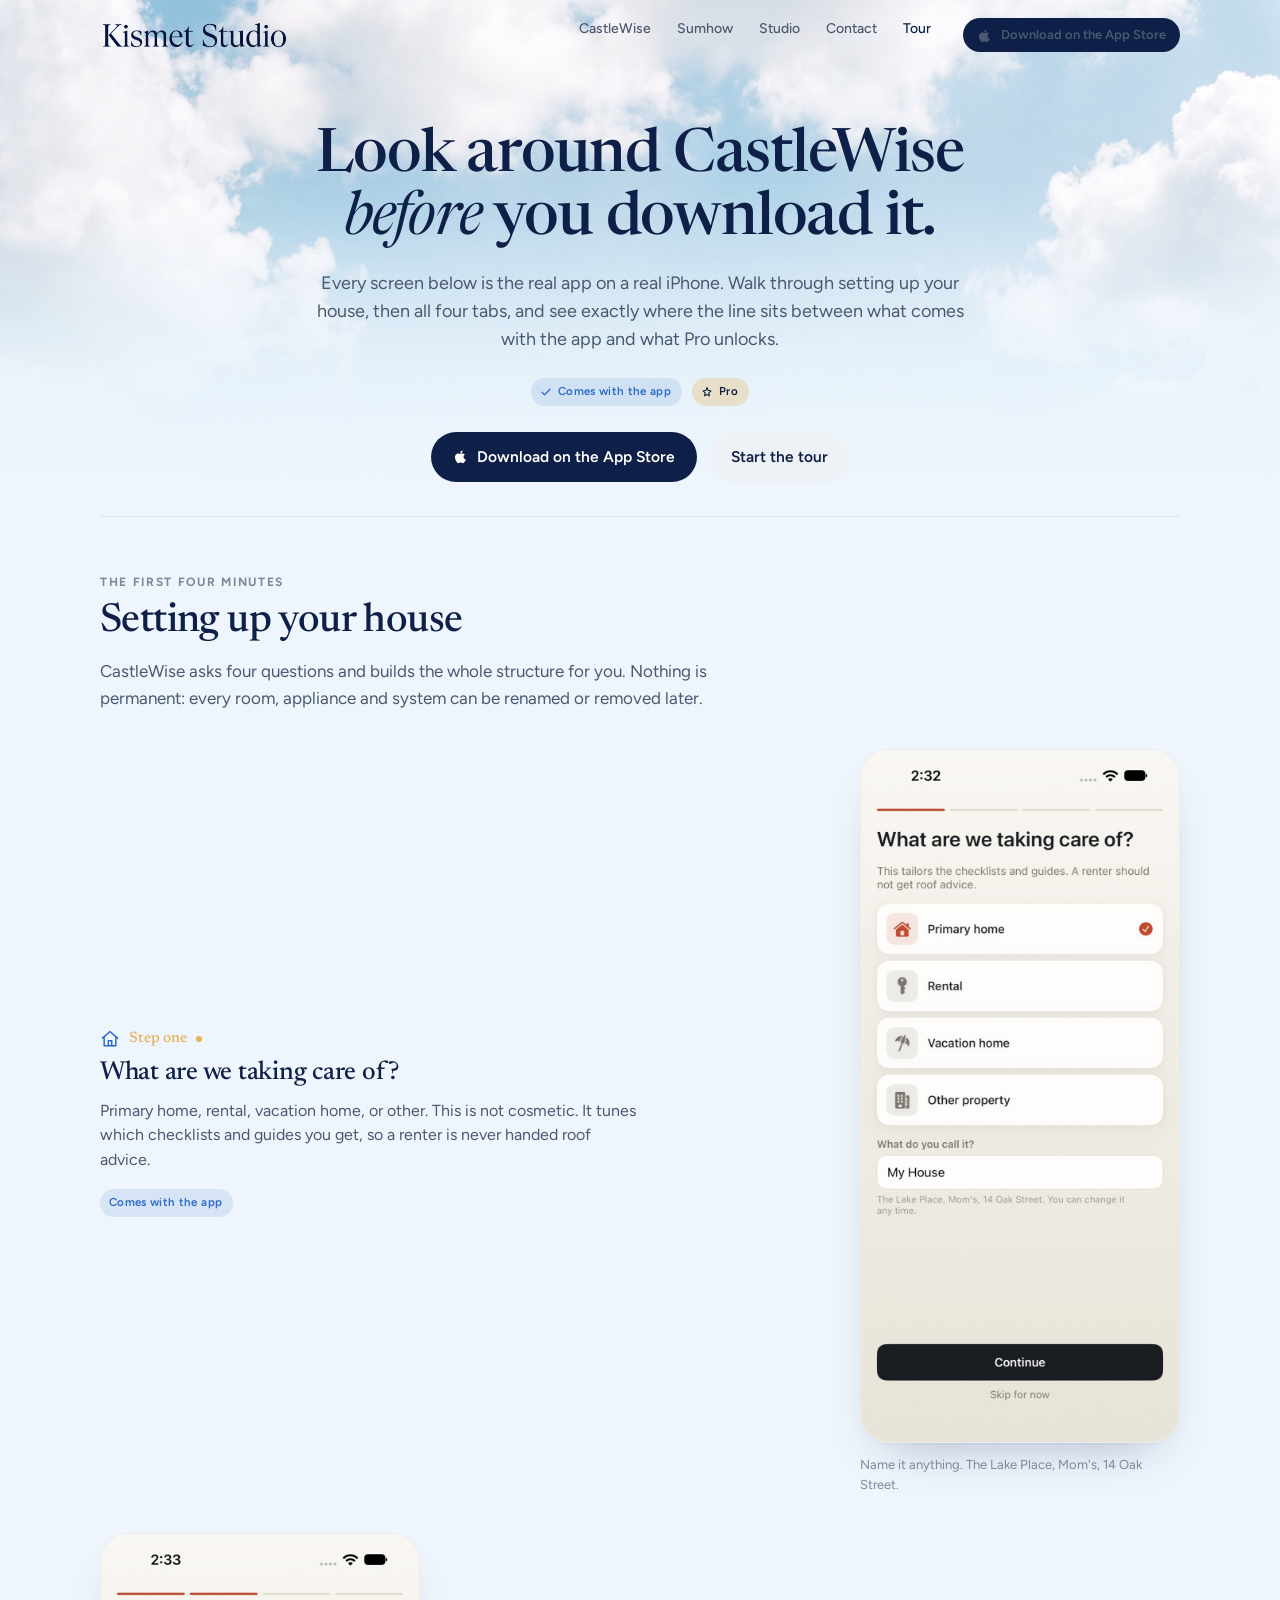
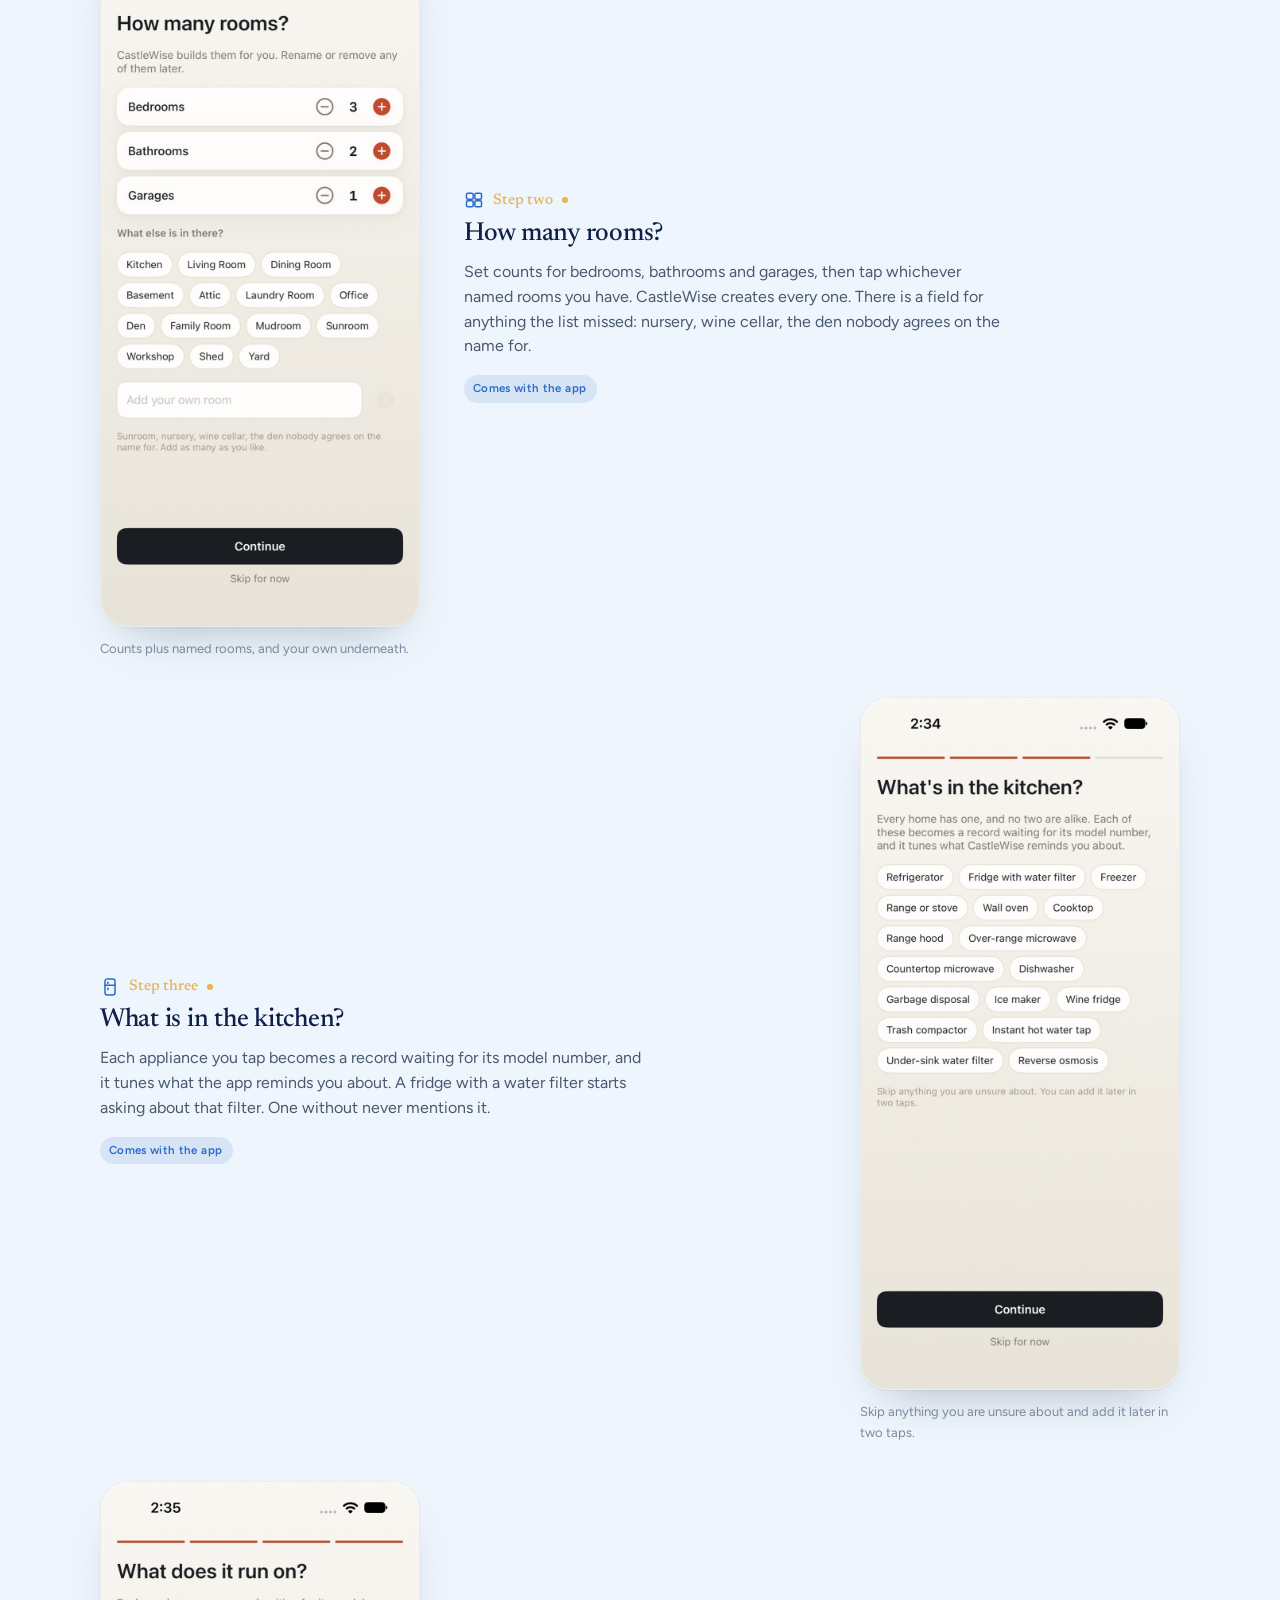
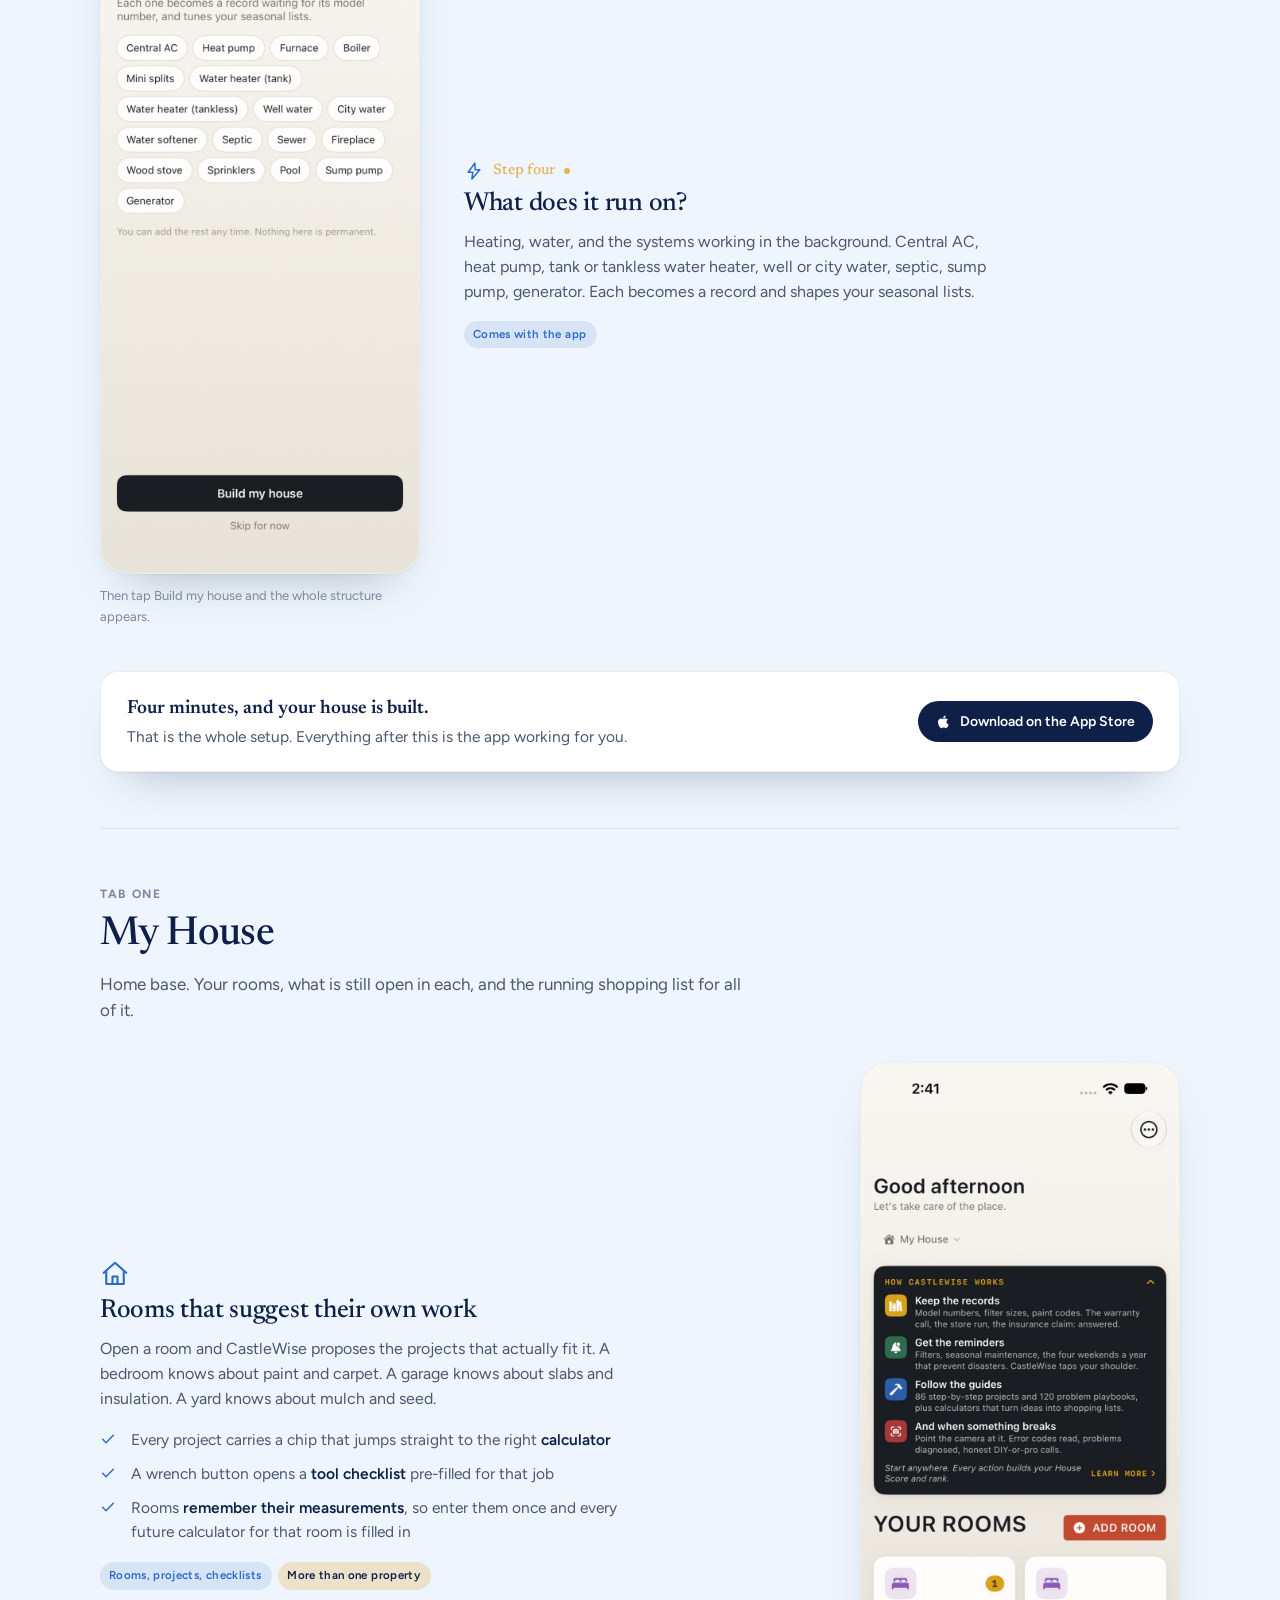
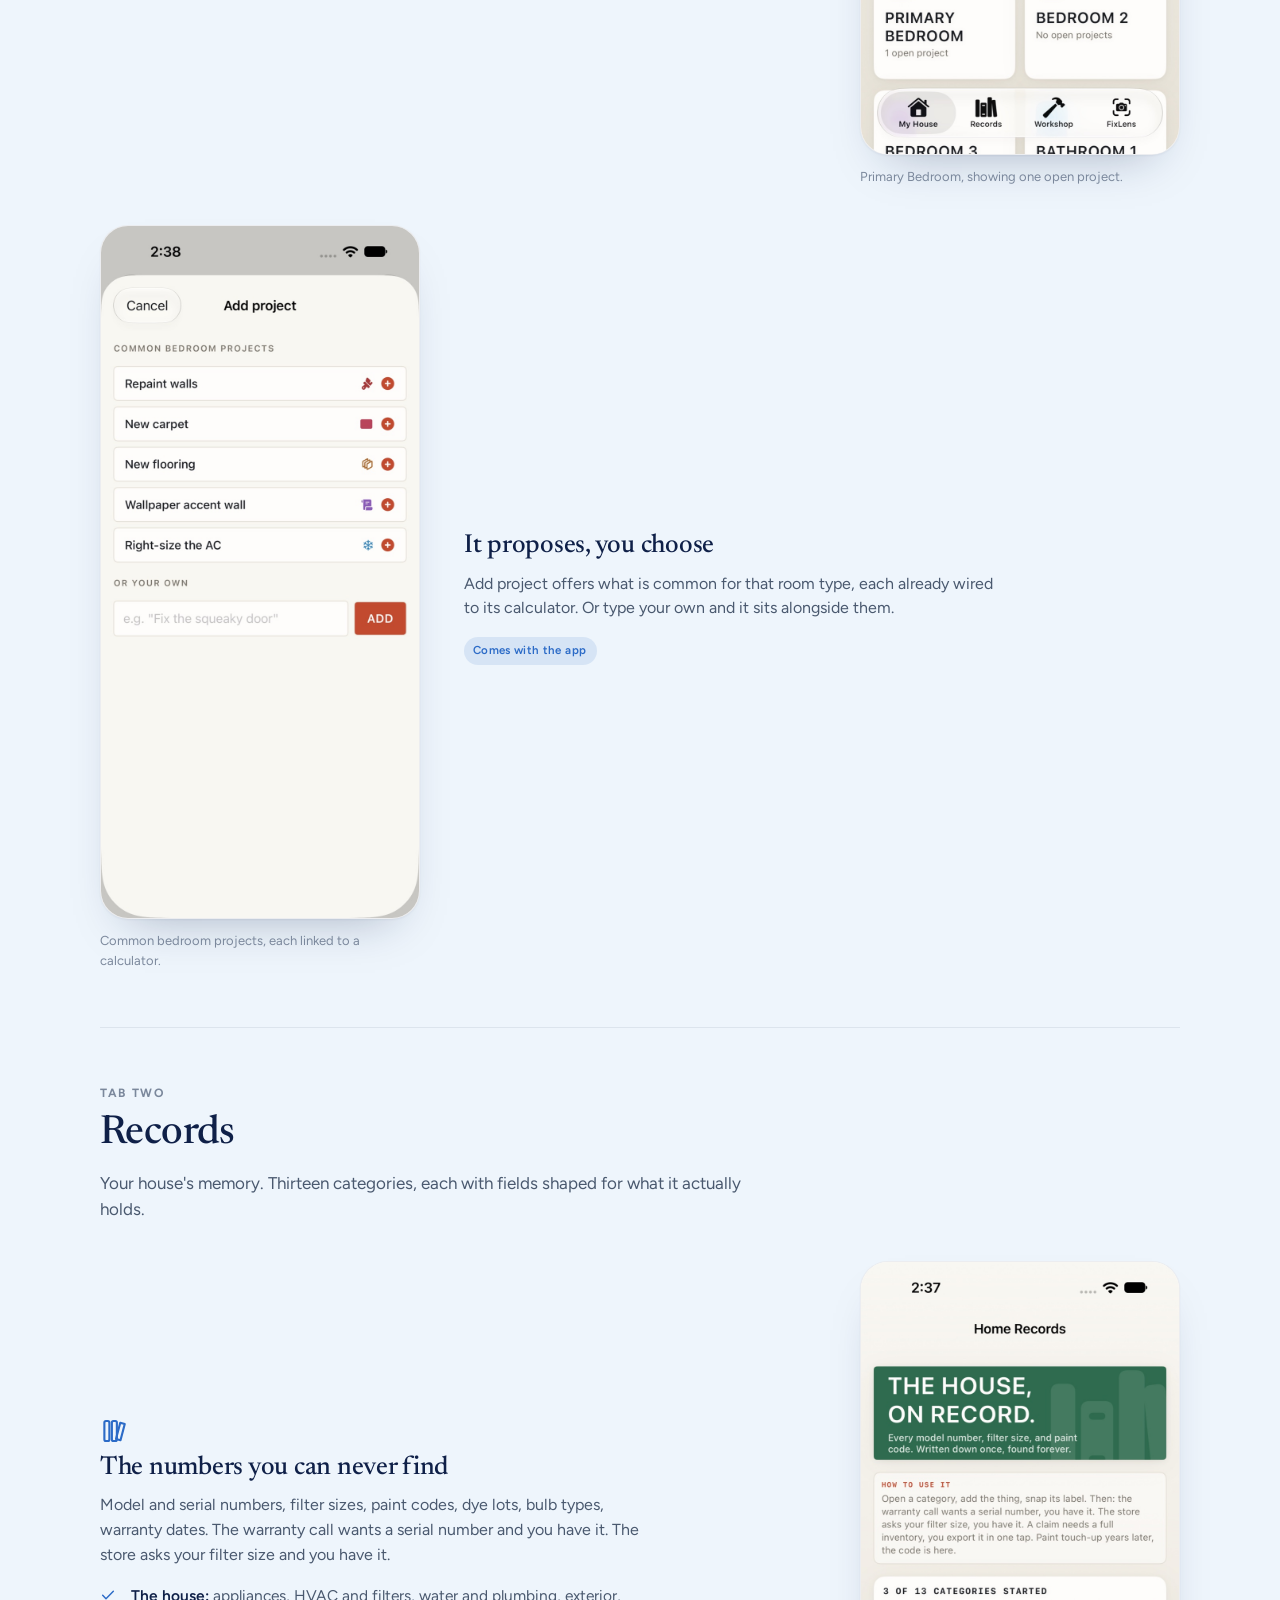
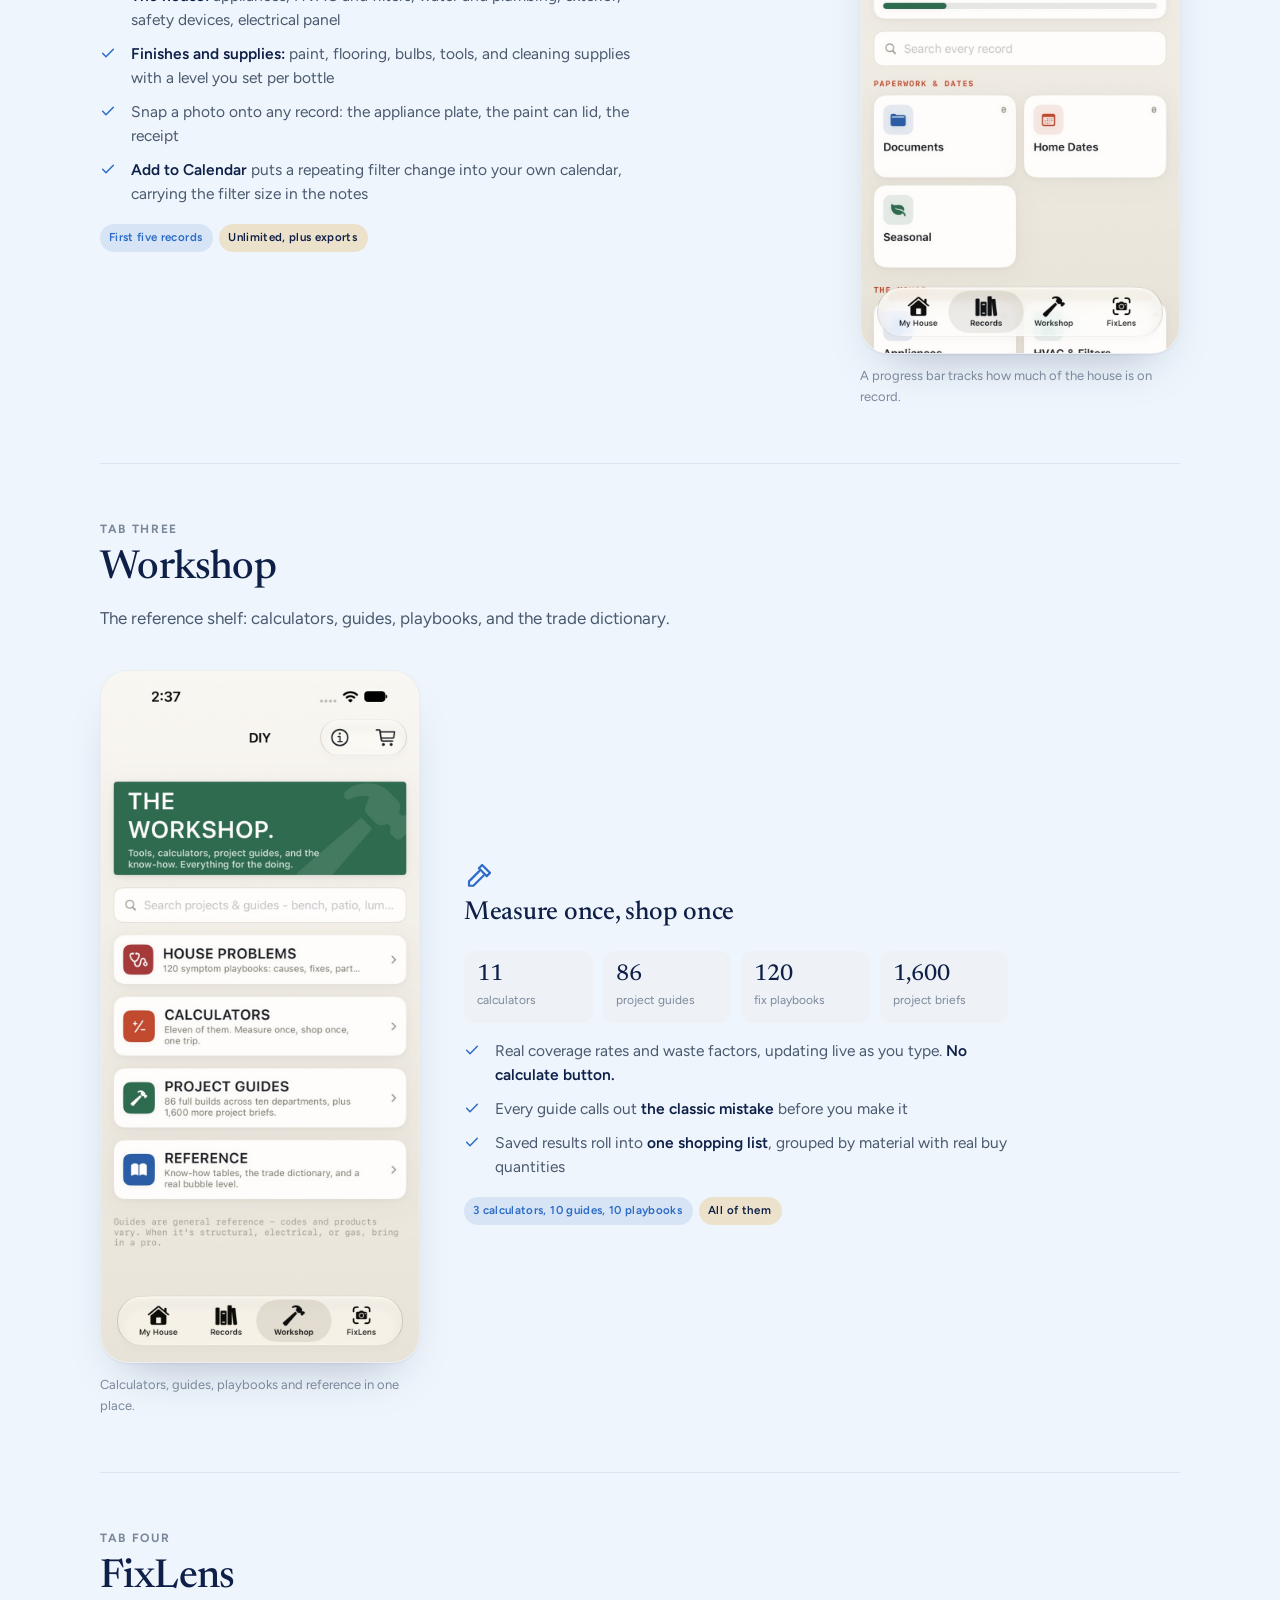
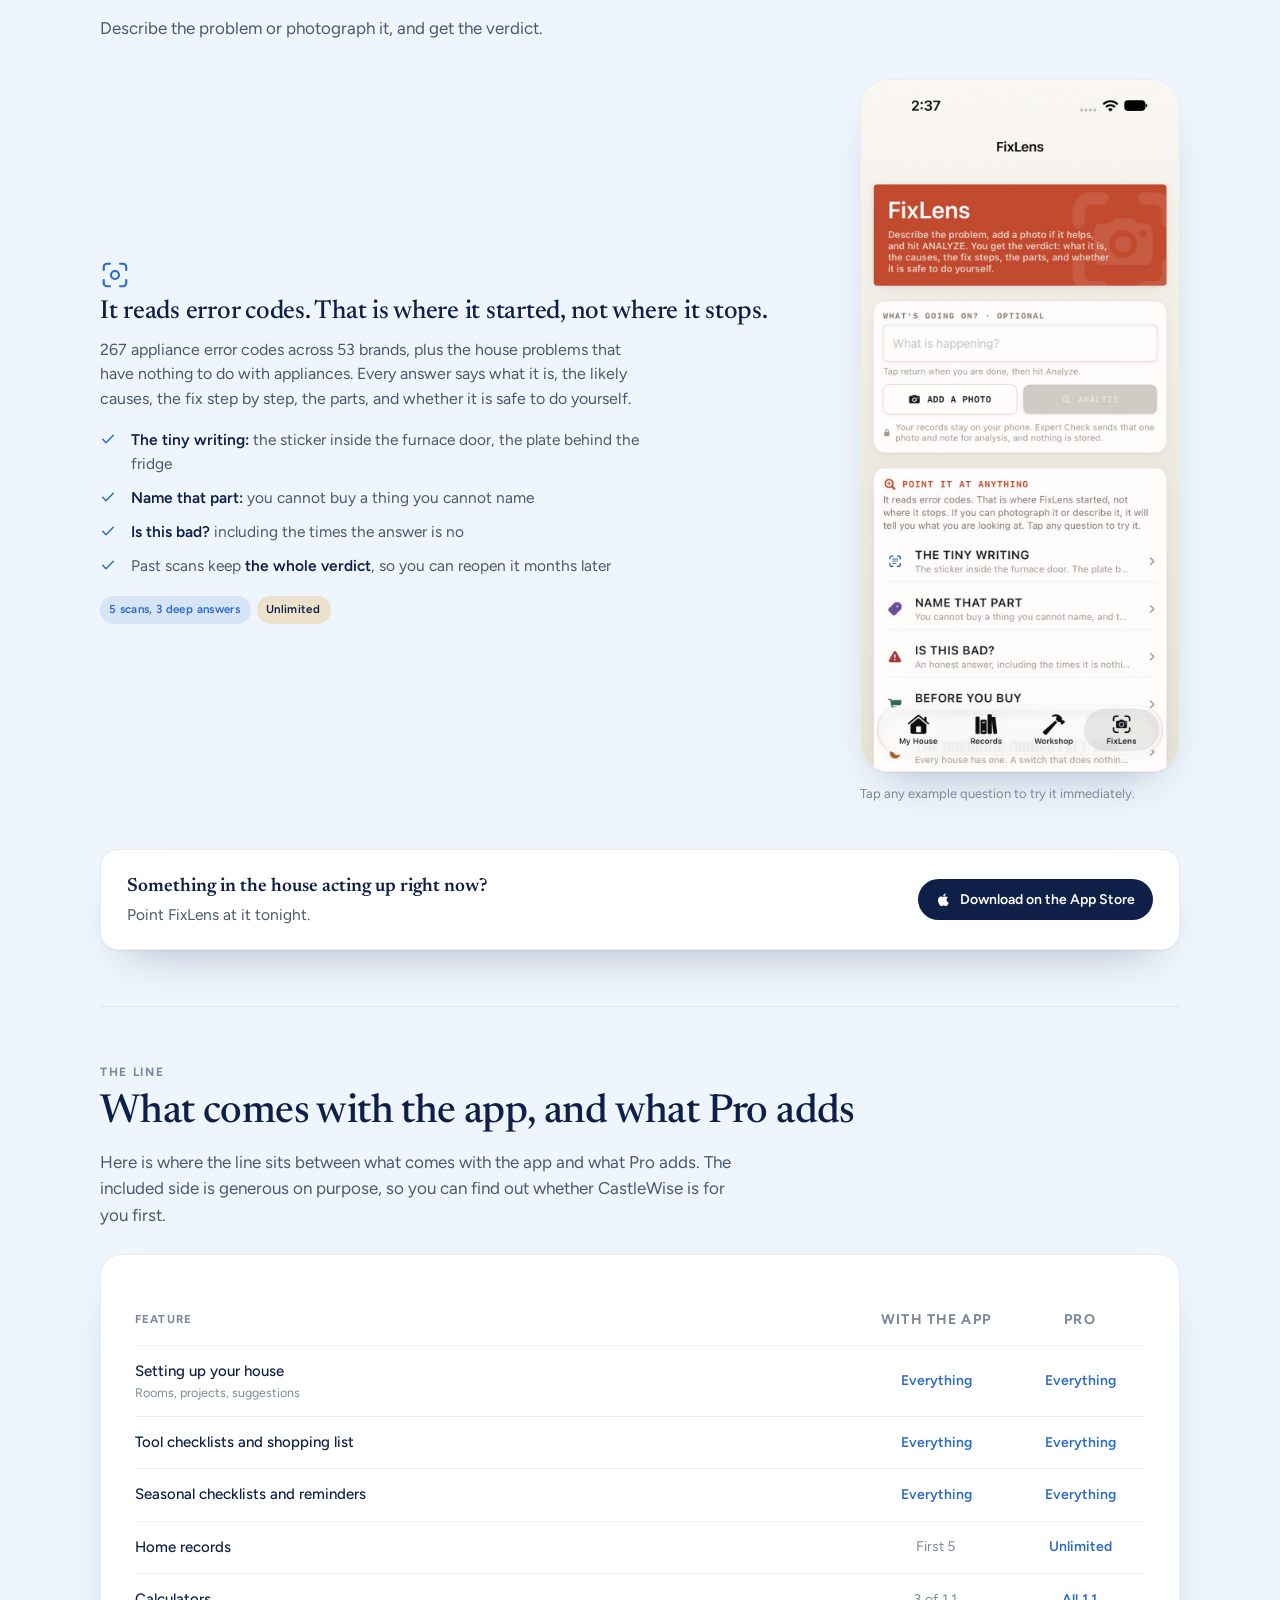
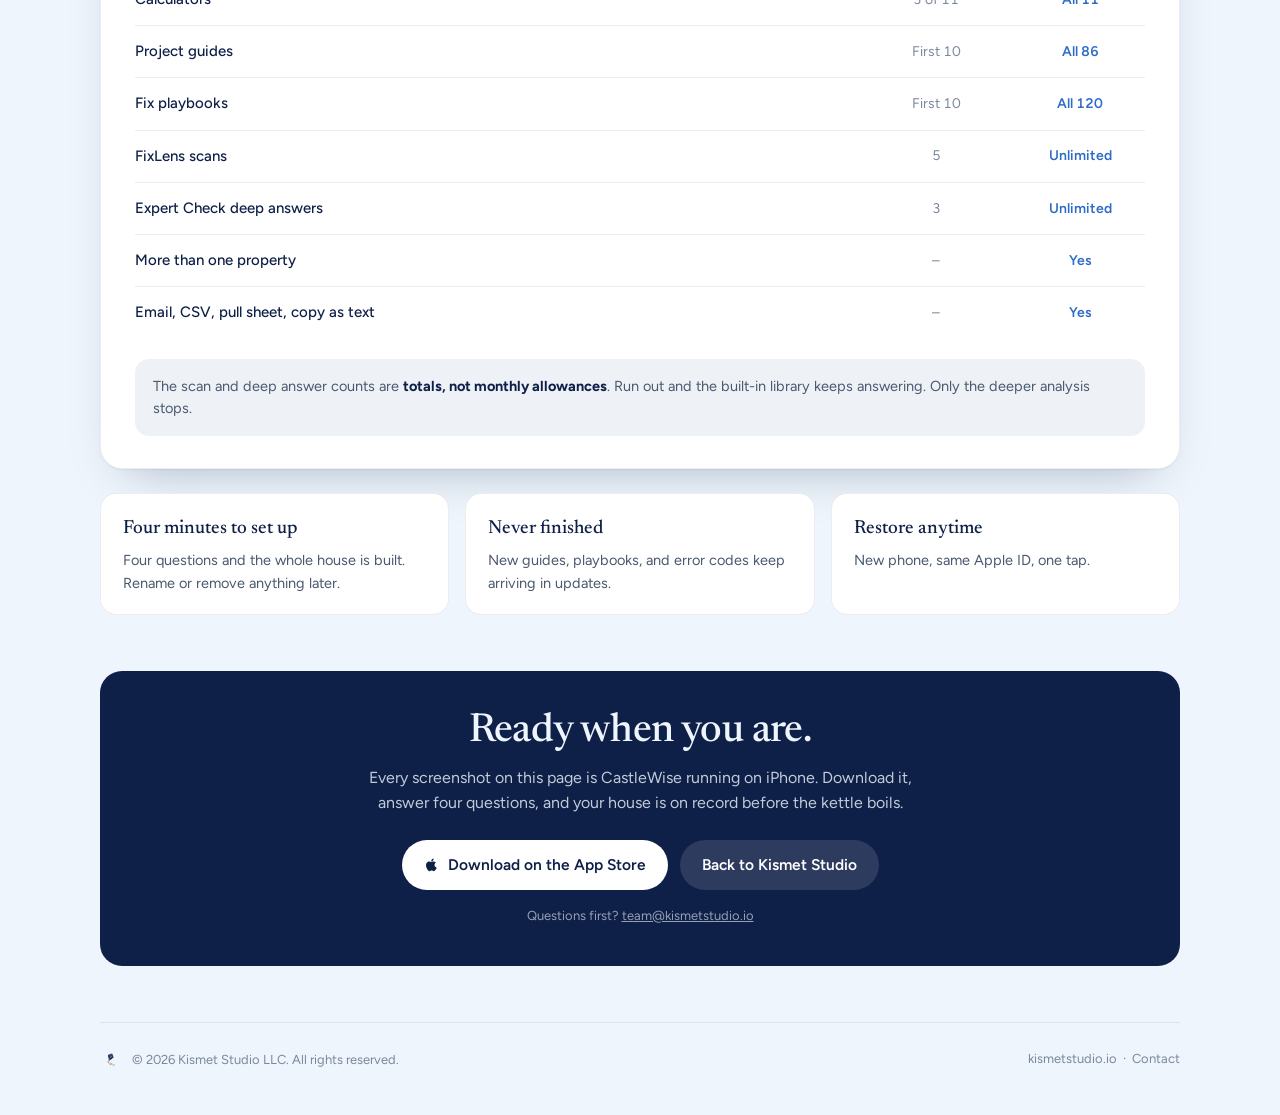
==== castlewise/index.html @ 666646aa "Add files via upload" ====
<!doctype html>
<html lang="en">
<head>
<meta charset="utf-8">
<meta name="viewport" content="width=device-width, initial-scale=1, viewport-fit=cover">
<title>Inside CastleWise</title>
<link rel="icon" href="../favicon.ico?v=3" sizes="any">
<link rel="shortcut icon" href="../favicon.ico?v=3">
<link rel="icon" type="image/png" sizes="32x32" href="../favicon-32.png?v=3">
<link rel="icon" type="image/png" sizes="16x16" href="../favicon-16.png?v=3">
<link rel="apple-touch-icon" sizes="180x180" href="../apple-touch-icon.png?v=3">
<link rel="preconnect" href="https://fonts.googleapis.com">
<link rel="preconnect" href="https://fonts.gstatic.com" crossorigin>
<link rel="stylesheet" href="https://fonts.googleapis.com/css2?family=Newsreader:ital,opsz,wght@0,6..72,400;0,6..72,500;0,6..72,600;1,6..72,400&family=Figtree:wght@400;500;600;700&display=swap">
</head>
<body>
<style>
  :root{
    --sky-top:#bcd8f4; --sky-mid:#d6e8f9; --sky-low:#eef5fc;
    --card:#ffffff; --card-line:rgba(15,32,72,.08);
    --card-shadow:0 1px 2px rgba(15,32,72,.05), 0 24px 48px -28px rgba(15,32,72,.35);
    --ink:#0f2048; --ink-2:#4a596f; --ink-3:#7b889c;
    --row-line:rgba(15,32,72,.08);
    --pill:#0f2048; --pill-ink:#ffffff; --pill-soft:#eef2f7; --pill-soft-ink:#0f2048;
    --link:#2c6bc7; --sun:#e6b358;
    --sky-img:url("[data-uri]");
    --serif:"Newsreader","Iowan Old Style",Georgia,serif;
    --sans:"Figtree","Helvetica Neue",Arial,sans-serif;
    color-scheme:light;
  }
  @media (prefers-color-scheme:dark){
    :root:not([data-theme="light"]){
      --sky-top:#0e1a2e; --sky-mid:#172842; --sky-low:#1f3250;
      --card:#1b2638; --card-line:rgba(255,255,255,.08);
      --card-shadow:0 1px 2px rgba(0,0,0,.3), 0 24px 48px -28px rgba(0,0,0,.7);
      --ink:#eef3fa; --ink-2:#b6c2d4; --ink-3:#8593a8;
      --row-line:rgba(255,255,255,.08);
      --pill:#eef3fa; --pill-ink:#141e30; --pill-soft:#263650; --pill-soft-ink:#eef3fa;
      --link:#86b4f0; --sun:#e6b358;
      --sky-img:url("[data-uri]");
      color-scheme:dark;
    }
  }
  :root[data-theme="dark"]{
    --sky-top:#0e1a2e; --sky-mid:#172842; --sky-low:#1f3250;
    --card:#1b2638; --card-line:rgba(255,255,255,.08);
    --card-shadow:0 1px 2px rgba(0,0,0,.3), 0 24px 48px -28px rgba(0,0,0,.7);
    --ink:#eef3fa; --ink-2:#b6c2d4; --ink-3:#8593a8;
    --row-line:rgba(255,255,255,.08);
    --pill:#eef3fa; --pill-ink:#141e30; --pill-soft:#263650; --pill-soft-ink:#eef3fa;
    --link:#86b4f0; --sun:#e6b358;
    --sky-img:url("[data-uri]");
    color-scheme:dark;
  }

  *{box-sizing:border-box}
  html{scroll-behavior:smooth}
  body{margin:0;font-family:var(--sans);color:var(--ink);background:var(--sky-low);
    font-size:16px;line-height:1.55;-webkit-font-smoothing:antialiased;overflow-x:hidden}
  a{color:inherit}
  a:focus-visible{outline:2px solid var(--link);outline-offset:3px;border-radius:6px}
  h1,h2,h3{margin:0;text-wrap:balance}
  figure{margin:0}
  img{max-width:100%;display:block}
  p{margin:0}

  .sky{position:relative;overflow:hidden;
    background:var(--sky-low) var(--sky-img) center top / cover no-repeat}
  .sky::after{content:"";position:absolute;inset:0;pointer-events:none;
    background:linear-gradient(180deg,transparent 35%,var(--sky-low) 94%)}
  .sky>*{position:relative;z-index:1}

  .wrap{width:min(1080px,calc(100% - 48px));margin:0 auto;position:relative}
  @media (max-width:640px){.wrap{width:calc(100% - 32px)}}

  .nav{display:flex;align-items:center;justify-content:space-between;padding:18px 0}
  .brand{display:block;text-decoration:none}
  .brand .logo{height:30px;width:auto;display:block}
  .brand .logo-dark{display:none}
  @media (prefers-color-scheme:dark){:root:not([data-theme="light"]) .brand .logo-light{display:none}:root:not([data-theme="light"]) .brand .logo-dark{display:block}}
  :root[data-theme="dark"] .brand .logo-light{display:none}:root[data-theme="dark"] .brand .logo-dark{display:block}
  @media (max-width:640px){.brand .logo{height:24px}}
  .foot-brand{display:inline-flex;align-items:center;gap:10px}
  .foot-brand img{height:22px;width:auto}
  .nav-links{display:flex;gap:26px;font-size:14px;font-weight:500}
  .nav-links a{text-decoration:none;color:var(--ink-2)}
  .nav-links a:hover{color:var(--ink)}
  .nav-links a[aria-current]{color:var(--ink)}
  @media (max-width:640px){.nav-links{display:none}}

  .hero{text-align:center;padding:56px 0 34px}
  @media (max-width:640px){.hero{padding:34px 0 24px}}
  .hero h1{font-family:var(--serif);font-weight:500;font-size:clamp(38px,5.6vw,60px);
    line-height:1.05;letter-spacing:-.02em;font-variation-settings:"opsz" 72;max-width:15em;margin:0 auto}
  .hero h1 em{font-style:italic;font-weight:400}
  .hero p{color:var(--ink-2);font-size:18px;max-width:38em;margin:18px auto 0}
  .legend{margin-top:24px;display:flex;gap:10px;justify-content:center;flex-wrap:wrap}

  .tag{display:inline-flex;align-items:center;gap:6px;font-size:11.5px;font-weight:600;
    letter-spacing:.03em;padding:4px 10px 4px 8px;border-radius:999px;
    background:var(--pill-soft);color:var(--ink-2);border:1px solid var(--card-line)}
  .tag svg{width:12px;height:12px;flex:none}
  .tag.inc{background:color-mix(in srgb,var(--link) 12%,transparent);color:var(--link);border-color:transparent}
  .tag.pro{background:color-mix(in srgb,var(--sun) 30%,transparent);color:var(--ink);border-color:transparent}

  section{padding:56px 0;border-top:1px solid var(--row-line)}
  .sky section{border-top:0}
  .lead{font-family:var(--serif);font-weight:500;font-size:clamp(28px,3.6vw,40px);
    line-height:1.08;letter-spacing:-.015em}
  .sub{color:var(--ink-2);font-size:17px;max-width:38em;margin:14px 0 0}
  .eyebrow{font-size:12px;font-weight:700;letter-spacing:.14em;text-transform:uppercase;
    color:var(--ink-3);margin-bottom:10px}

  .step{display:grid;grid-template-columns:minmax(0,1fr) 320px;gap:44px;align-items:center;margin-top:38px}
  .step.flip{grid-template-columns:320px minmax(0,1fr)}
  .step.flip .shot{order:-1}
  @media (max-width:820px){
    .step,.step.flip{grid-template-columns:1fr;gap:26px}
    .step.flip .shot{order:0}
  }
  .step h3{font-family:var(--serif);font-weight:500;font-size:26px;letter-spacing:-.01em;line-height:1.15}
  .step p{color:var(--ink-2);font-size:16px;margin-top:10px;max-width:34em}
  .step .tags{display:flex;gap:6px;flex-wrap:wrap;margin-top:16px}

  .stepnum{display:inline-flex;align-items:center;gap:9px;margin-bottom:8px}
  .stepnum b{font-family:var(--serif);font-weight:500;font-size:15px;color:var(--sun);
    font-variant-numeric:tabular-nums}

  /* height:auto is load-bearing. Without it the browser keeps the HTML
     height="2622" attribute while CSS overrides the width, and every shot
     renders full-width and 2622px tall. With it, the width/height attributes
     supply the intrinsic ratio and reserve the space on their own, so no
     explicit aspect-ratio is needed. */
  .shot img{width:100%;height:auto;max-width:320px;border-radius:28px;
    border:1px solid var(--card-line);box-shadow:var(--card-shadow);background:var(--card)}
  .shot figcaption{font-size:13px;color:var(--ink-3);margin-top:12px;max-width:320px}

  ul.marks{margin:16px 0 0;padding:0;list-style:none;display:grid;gap:10px;max-width:34em}
  ul.marks li{display:grid;grid-template-columns:20px 1fr;gap:11px;align-items:start;
    font-size:15.5px;color:var(--ink-2)}
  ul.marks li b{color:var(--ink);font-weight:600}
  ul.marks svg{width:16px;height:16px;margin-top:3px;color:var(--link)}

  .facts{display:grid;grid-template-columns:repeat(auto-fit,minmax(120px,1fr));gap:10px;
    margin:22px 0 0;padding:0;list-style:none;max-width:34em}
  .facts li{background:var(--pill-soft);border-radius:12px;padding:11px 13px}
  .facts b{display:block;font-family:var(--serif);font-weight:500;font-size:23px;line-height:1.1;
    font-variant-numeric:tabular-nums}
  .facts span{font-size:12px;color:var(--ink-3)}

  .card{background:var(--card);border:1px solid var(--card-line);border-radius:22px;
    box-shadow:var(--card-shadow);padding:32px 34px}
  @media (max-width:640px){.card{padding:24px 20px;border-radius:18px}}

  .rows{margin-top:22px}
  .row{display:grid;grid-template-columns:1fr 130px 130px;align-items:center;gap:14px;
    padding:14px 0;border-bottom:1px solid var(--row-line)}
  .row:last-child{border-bottom:0}
  .row.head{padding-top:0;font-size:11.5px;font-weight:700;letter-spacing:.1em;
    text-transform:uppercase;color:var(--ink-3)}
  .row-l{display:flex;align-items:center;gap:12px;font-size:15px;font-weight:500;min-width:0}
  .row-l small{display:block;color:var(--ink-3);font-weight:400;font-size:12.5px}
  .cell{text-align:center;font-size:14px;font-variant-numeric:tabular-nums}
  .cell.on{color:var(--link);font-weight:600}
  .cell.off{color:var(--ink-3)}
  @media (max-width:640px){
    .row{grid-template-columns:1fr 74px 74px;gap:8px}
    .row-l{font-size:14px}
  }

  .note{margin-top:20px;font-size:14.5px;color:var(--ink-2);
    background:var(--pill-soft);border-radius:14px;padding:16px 18px}
  .note b{color:var(--ink)}

  .grid3{display:grid;grid-template-columns:repeat(auto-fit,minmax(230px,1fr));gap:16px;margin-top:24px}
  .mini{background:var(--card);border:1px solid var(--card-line);border-radius:16px;padding:20px 22px}
  .mini h4{margin:0 0 6px;font-family:var(--serif);font-weight:500;font-size:19px}
  .mini p{color:var(--ink-2);font-size:14.5px}

  .contact-card{background:var(--card);border:1px solid var(--card-line);border-radius:22px;
    box-shadow:var(--card-shadow);padding:34px 38px;display:flex;align-items:center;
    justify-content:space-between;gap:24px;flex-wrap:wrap}
  @media (max-width:640px){.contact-card{padding:26px 22px}}
  .contact-card h2{font-family:var(--serif);font-weight:500;font-size:29px;letter-spacing:-.015em}
  .contact-card p{margin:6px 0 0;color:var(--ink-2);font-size:15.5px}
  .mail{font-family:var(--serif);font-size:21px;text-decoration:none;color:var(--link);
    border-bottom:1px solid color-mix(in srgb,var(--link) 40%,transparent)}

  footer{padding:26px 0 44px;display:flex;justify-content:space-between;gap:16px;
    flex-wrap:wrap;font-size:13px;color:var(--ink-3);border-top:1px solid var(--row-line)}
  footer a{text-decoration:none}
  footer a:hover{color:var(--ink)}

  .pill{display:inline-flex;align-items:center;gap:9px;padding:10px 18px;border-radius:999px;
    font-family:var(--sans);font-weight:600;font-size:14px;text-decoration:none;white-space:nowrap;
    background:var(--pill);color:var(--pill-ink);border:0;transition:transform .15s ease}
  .pill:hover{transform:translateY(-1px)}
  .pill.soft{background:var(--pill-soft);color:var(--pill-soft-ink)}
  .pill.lg{padding:13px 22px;font-size:15.5px}
  .pill svg{width:15px;height:15px;flex:none}
  .nav-links .pill{padding:7px 14px;font-size:13px;margin-left:6px}
  .hero .cta{margin-top:26px;display:flex;gap:12px;justify-content:center;flex-wrap:wrap}
  .cta-strip{margin-top:44px;background:var(--card);border:1px solid var(--card-line);border-radius:18px;
    box-shadow:var(--card-shadow);padding:22px 26px;display:flex;align-items:center;justify-content:space-between;gap:18px;flex-wrap:wrap}
  .cta-strip p{color:var(--ink-2);font-size:15.5px;max-width:34em}
  .cta-strip p b{color:var(--ink);font-weight:600;font-family:var(--serif);font-size:19px;display:block;margin-bottom:2px}
  .download-card{background:var(--ink);color:var(--sky-low);border-radius:22px;padding:40px 44px;text-align:center}
  :root[data-theme="dark"] .download-card{background:#0f2048;color:#eef3fa}
  .download-card h2{font-family:var(--serif);font-weight:500;font-size:clamp(28px,3.6vw,40px);letter-spacing:-.015em;line-height:1.08}
  .download-card p{margin:12px auto 0;max-width:34em;opacity:.8;font-size:16px}
  .download-card .cta{margin-top:24px;display:flex;gap:12px;justify-content:center;flex-wrap:wrap}
  .download-card .pill{background:#ffffff;color:#0f2048}
  .download-card .pill.soft{background:rgba(255,255,255,.12);color:#ffffff}
  .download-card .fine{margin-top:16px;font-size:13px;opacity:.6}
  @media (max-width:640px){.download-card{padding:30px 22px}.nav-links .pill{display:none}}

  .stickybar{display:none}
  @media (max-width:640px){
    body{padding-bottom:calc(72px + env(safe-area-inset-bottom))}
    .stickybar{display:flex;position:fixed;left:0;right:0;bottom:0;z-index:50;align-items:center;justify-content:space-between;gap:12px;
      padding:10px 16px calc(10px + env(safe-area-inset-bottom));background:color-mix(in srgb,var(--card) 88%,transparent);
      -webkit-backdrop-filter:saturate(1.4) blur(14px);backdrop-filter:saturate(1.4) blur(14px);border-top:1px solid var(--card-line)}
    .stickybar .who{display:flex;align-items:center;gap:10px;min-width:0}
    .stickybar .who img{width:38px;height:38px;border-radius:9px;flex:none}
    .stickybar .who b{display:block;font-family:var(--serif);font-weight:500;font-size:16px;line-height:1.1}
    .stickybar .who small{display:block;color:var(--ink-3);font-size:12px;white-space:nowrap;overflow:hidden;text-overflow:ellipsis}
    .stickybar .pill{padding:10px 14px;font-size:13.5px}
  }

  /* ---------- SF-style symbol animations ---------- */
  /* Same convention as the studio page: motion marks arrival or a hover, never loops
     for its own sake, and Reduce Motion removes it without removing the symbol. */
  .sym{width:20px;height:20px;flex:none;color:var(--ink-2);transform-origin:50% 60%}
  .symbig{width:30px;height:30px}
  @keyframes sym-bounce{0%{transform:translateY(0) scale(1)}30%{transform:translateY(-3px) scale(1.08)}55%{transform:translateY(1px) scale(.97)}100%{transform:translateY(0) scale(1)}}
  @keyframes sym-wiggle{0%,100%{transform:rotate(0)}25%{transform:rotate(-9deg)}60%{transform:rotate(7deg)}80%{transform:rotate(-3deg)}}
  @keyframes sym-pulse{0%,100%{opacity:1;transform:scale(1)}50%{opacity:.55;transform:scale(.8)}}
  @keyframes sym-breathe{0%,100%{transform:scale(1)}50%{transform:scale(1.12)}}
  @keyframes sym-blink{0%,44%,100%{opacity:1}47%,52%{opacity:0}}

  .step .sym{color:var(--link)}
  .step.seen .sym{animation:sym-bounce .7s cubic-bezier(.3,1.4,.5,1) both}
  .step:hover .sym{animation:sym-bounce .7s cubic-bezier(.3,1.4,.5,1) both}
  .tag .beat{animation:sym-breathe 2.4s ease-in-out infinite;transform-origin:50% 50%}
  .tag .blink{animation:sym-blink 3.2s steps(1) infinite}
  .marks li:hover svg{animation:sym-wiggle .6s ease both}
  .stepnum .dot{display:inline-block;width:6px;height:6px;border-radius:50%;
    background:var(--sun);animation:sym-pulse 2.2s ease-in-out infinite}

  @media (prefers-reduced-motion:reduce){
    html{scroll-behavior:auto}
    .step.seen .sym,.step:hover .sym,.tag .beat,.tag .blink,.marks li:hover svg,.stepnum .dot{animation:none !important}
  }
</style>

<div class="sky">
  <header class="wrap">
    <nav class="nav">
      <a class="brand" href="../" aria-label="Kismet Studio home">
        <img class="logo logo-light" src="[data-uri]" alt="Kismet Studio" width="720" height="235">
        <img class="logo logo-dark" src="[data-uri]" alt="" aria-hidden="true" width="720" height="235">
      </a>
      <div class="nav-links">
        <a href="../#castlewise">CastleWise</a>
        <a href="../#sumhow">Sumhow</a>
        <a href="../#studio">Studio</a>
        <a href="../#contact">Contact</a>
        <a href="#tour" aria-current="page">Tour</a>
        <a class="pill" href="https://apps.apple.com/app/id6794749740"><svg viewBox="0 0 16 16" fill="currentColor" aria-hidden="true"><path d="M11.2 8.5c0-1.6 1.3-2.4 1.4-2.4-.8-1.1-2-1.3-2.4-1.3-1-.1-2 .6-2.5.6s-1.3-.6-2.2-.6C4.4 4.8 3.3 5.5 2.7 6.5c-1.2 2.1-.3 5.2.9 6.9.6.8 1.3 1.8 2.2 1.7.9 0 1.2-.6 2.3-.6s1.4.6 2.3.6c1 0 1.6-.8 2.2-1.7.7-1 1-1.9 1-2-.1 0-2.4-.9-2.4-2.9zM9.6 3.8c.5-.6.8-1.4.7-2.2-.7 0-1.5.5-2 1.1-.4.5-.8 1.3-.7 2.1.8.1 1.5-.4 2-1z"/></svg> Download on the App Store</a>
      </div>
    </nav>
  </header>

  <main class="wrap">
    <section class="hero" id="tour">
      <h1>Look around CastleWise <em>before</em> you download it.</h1>
      <p>Every screen below is the real app on a real iPhone. Walk through setting up your house, then all four tabs, and see exactly where the line sits between what comes with the app and what Pro unlocks.</p>
      <div class="legend">
        <span class="tag inc"><svg viewBox="0 0 24 24" fill="none" stroke="currentColor" stroke-width="2.4" stroke-linecap="round" stroke-linejoin="round" aria-hidden="true"><path class="beat" d="M4 12.5l5 5L20 6.5"/></svg>Comes with the app</span>
        <span class="tag pro"><svg viewBox="0 0 24 24" fill="none" stroke="currentColor" stroke-width="2.2" stroke-linecap="round" stroke-linejoin="round" aria-hidden="true"><path class="blink" d="M12 3l2.1 5.6L20 9.9l-4.3 3.9 1.2 5.8L12 16.9 7.1 19.6l1.2-5.8L4 9.9l5.9-1.3z"/></svg>Pro</span>
      </div>
      <div class="cta"><a class="pill lg" href="https://apps.apple.com/app/id6794749740"><svg viewBox="0 0 16 16" fill="currentColor" aria-hidden="true"><path d="M11.2 8.5c0-1.6 1.3-2.4 1.4-2.4-.8-1.1-2-1.3-2.4-1.3-1-.1-2 .6-2.5.6s-1.3-.6-2.2-.6C4.4 4.8 3.3 5.5 2.7 6.5c-1.2 2.1-.3 5.2.9 6.9.6.8 1.3 1.8 2.2 1.7.9 0 1.2-.6 2.3-.6s1.4.6 2.3.6c1 0 1.6-.8 2.2-1.7.7-1 1-1.9 1-2-.1 0-2.4-.9-2.4-2.9zM9.6 3.8c.5-.6.8-1.4.7-2.2-.7 0-1.5.5-2 1.1-.4.5-.8 1.3-.7 2.1.8.1 1.5-.4 2-1z"/></svg> Download on the App Store</a><a class="pill lg soft" href="#setup">Start the tour</a></div>
    </section>
  </main>
</div>

<div class="wrap">

<section id="setup">
  <div class="eyebrow">The first four minutes</div>
  <h2 class="lead">Setting up your house</h2>
  <p class="sub">CastleWise asks four questions and builds the whole structure for you. Nothing is permanent: every room, appliance and system can be renamed or removed later.</p>

  <div class="step">
    <div>
      <div class="stepnum">
        <svg class="sym" viewBox="0 0 24 24" fill="none" stroke="currentColor" stroke-width="1.8" stroke-linecap="round" stroke-linejoin="round" aria-hidden="true"><path d="M3 11l9-8 9 8"/><path d="M5 10v10h14V10"/><path d="M10 20v-6h4v6"/></svg>
        <b>Step one</b><span class="dot" aria-hidden="true"></span>
      </div>
      <h3>What are we taking care of?</h3>
      <p>Primary home, rental, vacation home, or other. This is not cosmetic. It tunes which checklists and guides you get, so a renter is never handed roof advice.</p>
      <div class="tags"><span class="tag inc">Comes with the app</span></div>
    </div>
    <figure class="shot"><img src="[data-uri]" alt="Choosing the property type during setup" width="800" height="1740" loading="lazy">
      <figcaption>Name it anything. The Lake Place, Mom's, 14 Oak Street.</figcaption></figure>
  </div>

  <div class="step flip">
    <div>
      <div class="stepnum">
        <svg class="sym" viewBox="0 0 24 24" fill="none" stroke="currentColor" stroke-width="1.8" stroke-linecap="round" stroke-linejoin="round" aria-hidden="true"><rect x="3" y="4" width="8" height="7" rx="1.5"/><rect x="13" y="4" width="8" height="7" rx="1.5"/><rect x="3" y="13" width="8" height="7" rx="1.5"/><rect x="13" y="13" width="8" height="7" rx="1.5"/></svg>
        <b>Step two</b><span class="dot" aria-hidden="true"></span>
      </div>
      <h3>How many rooms?</h3>
      <p>Set counts for bedrooms, bathrooms and garages, then tap whichever named rooms you have. CastleWise creates every one. There is a field for anything the list missed: nursery, wine cellar, the den nobody agrees on the name for.</p>
      <div class="tags"><span class="tag inc">Comes with the app</span></div>
    </div>
    <figure class="shot"><img src="[data-uri]" alt="Choosing rooms during setup" width="800" height="1740" loading="lazy">
      <figcaption>Counts plus named rooms, and your own underneath.</figcaption></figure>
  </div>

  <div class="step">
    <div>
      <div class="stepnum">
        <svg class="sym" viewBox="0 0 24 24" fill="none" stroke="currentColor" stroke-width="1.8" stroke-linecap="round" stroke-linejoin="round" aria-hidden="true"><rect x="6" y="2.5" width="12" height="19" rx="2.5"/><path d="M6 10h12"/><path d="M9.5 6.2v1.6"/><path d="M9.5 13.4v1.8"/></svg>
        <b>Step three</b><span class="dot" aria-hidden="true"></span>
      </div>
      <h3>What is in the kitchen?</h3>
      <p>Each appliance you tap becomes a record waiting for its model number, and it tunes what the app reminds you about. A fridge with a water filter starts asking about that filter. One without never mentions it.</p>
      <div class="tags"><span class="tag inc">Comes with the app</span></div>
    </div>
    <figure class="shot"><img src="[data-uri]" alt="Choosing kitchen appliances during setup" width="800" height="1740" loading="lazy">
      <figcaption>Skip anything you are unsure about and add it later in two taps.</figcaption></figure>
  </div>

  <div class="step flip">
    <div>
      <div class="stepnum">
        <svg class="sym" viewBox="0 0 24 24" fill="none" stroke="currentColor" stroke-width="1.8" stroke-linecap="round" stroke-linejoin="round" aria-hidden="true"><path d="M13 2.5L5 13.5h5.5L9.5 21.5 19 10.5h-5.6z"/></svg>
        <b>Step four</b><span class="dot" aria-hidden="true"></span>
      </div>
      <h3>What does it run on?</h3>
      <p>Heating, water, and the systems working in the background. Central AC, heat pump, tank or tankless water heater, well or city water, septic, sump pump, generator. Each becomes a record and shapes your seasonal lists.</p>
      <div class="tags"><span class="tag inc">Comes with the app</span></div>
    </div>
    <figure class="shot"><img src="[data-uri]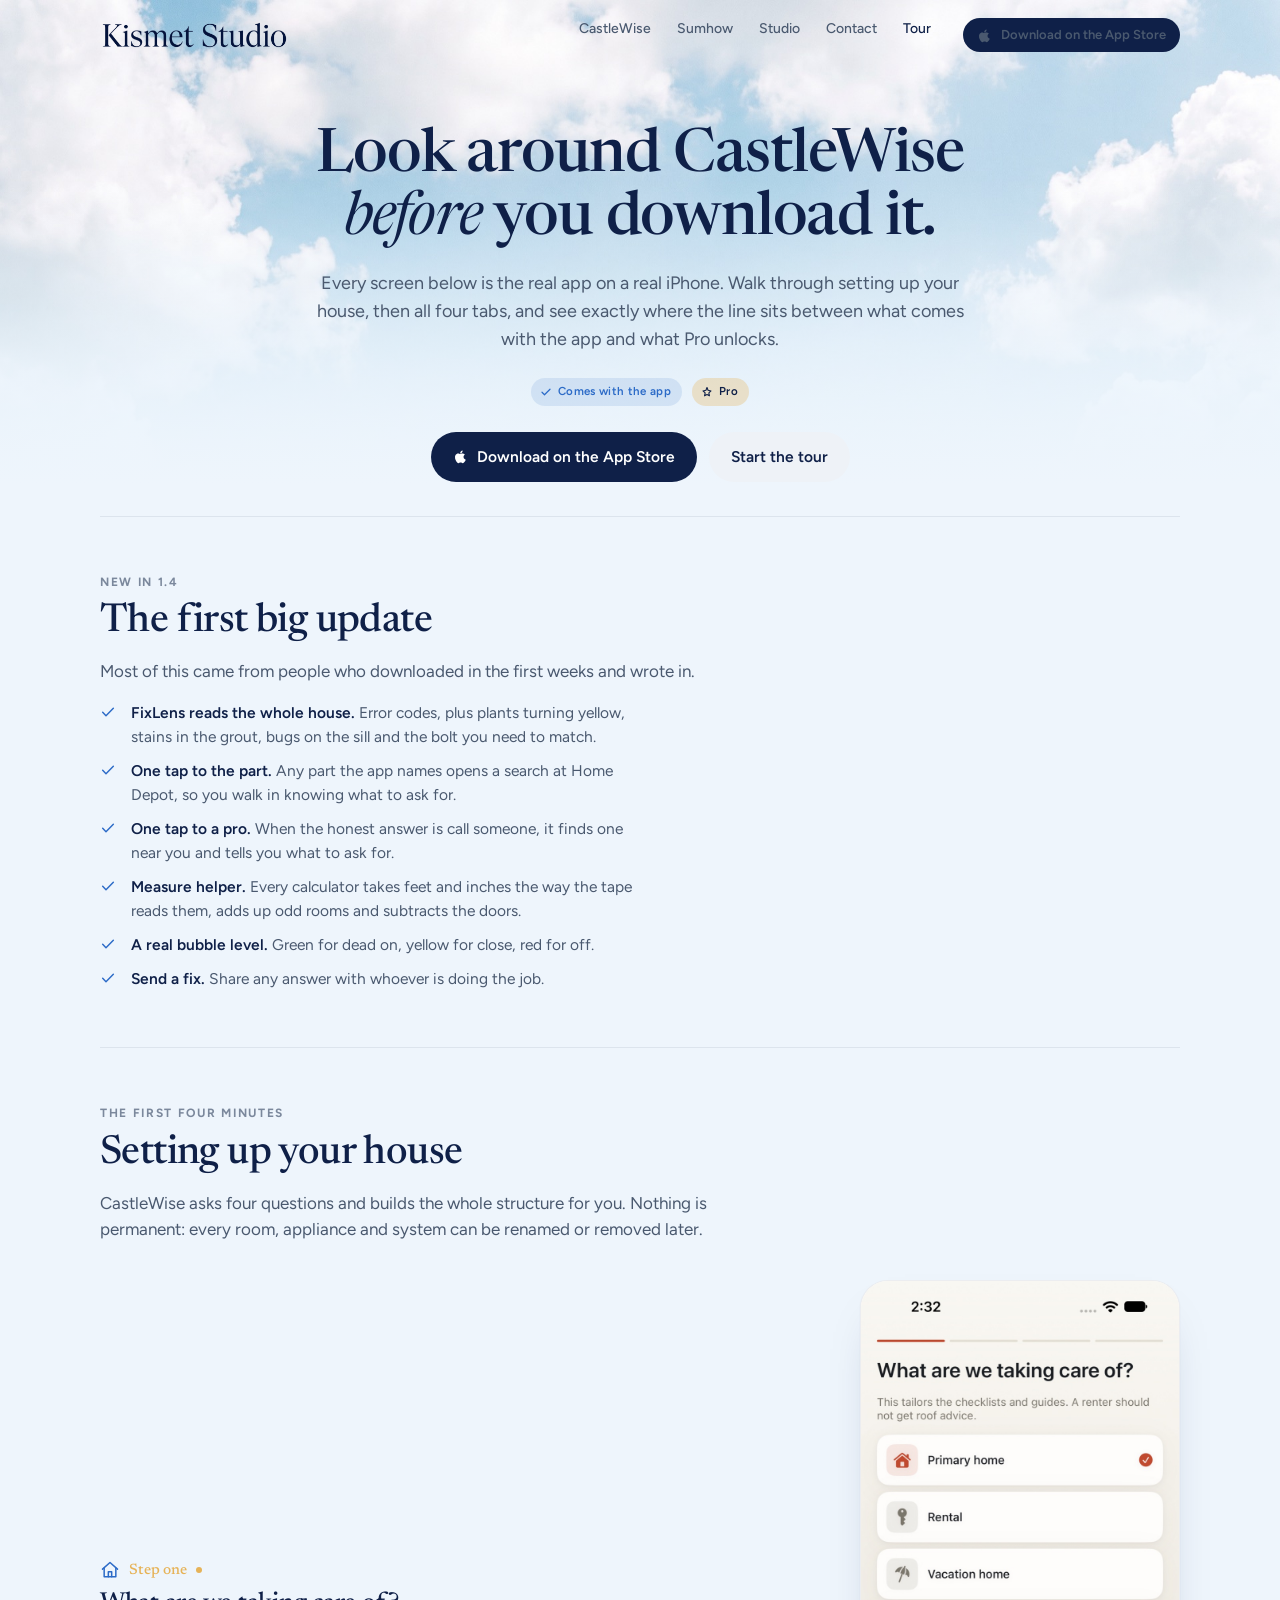
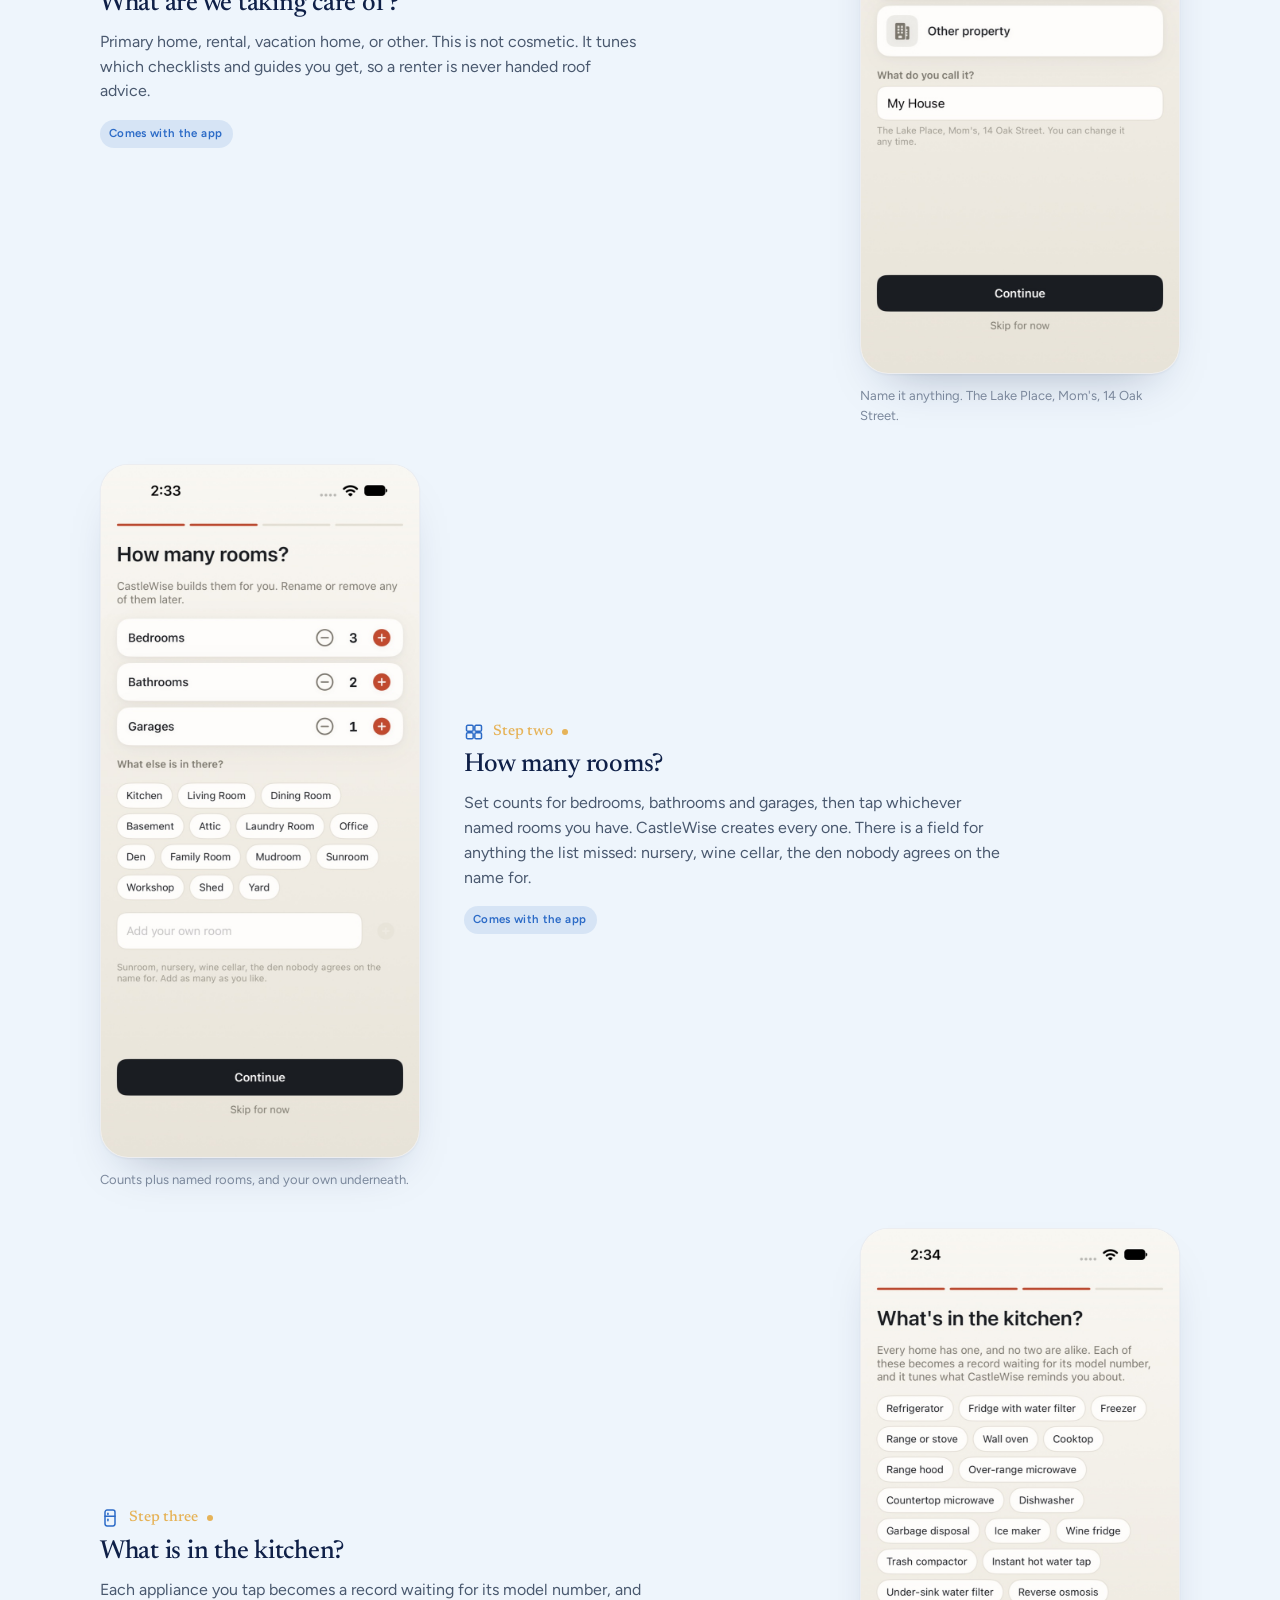
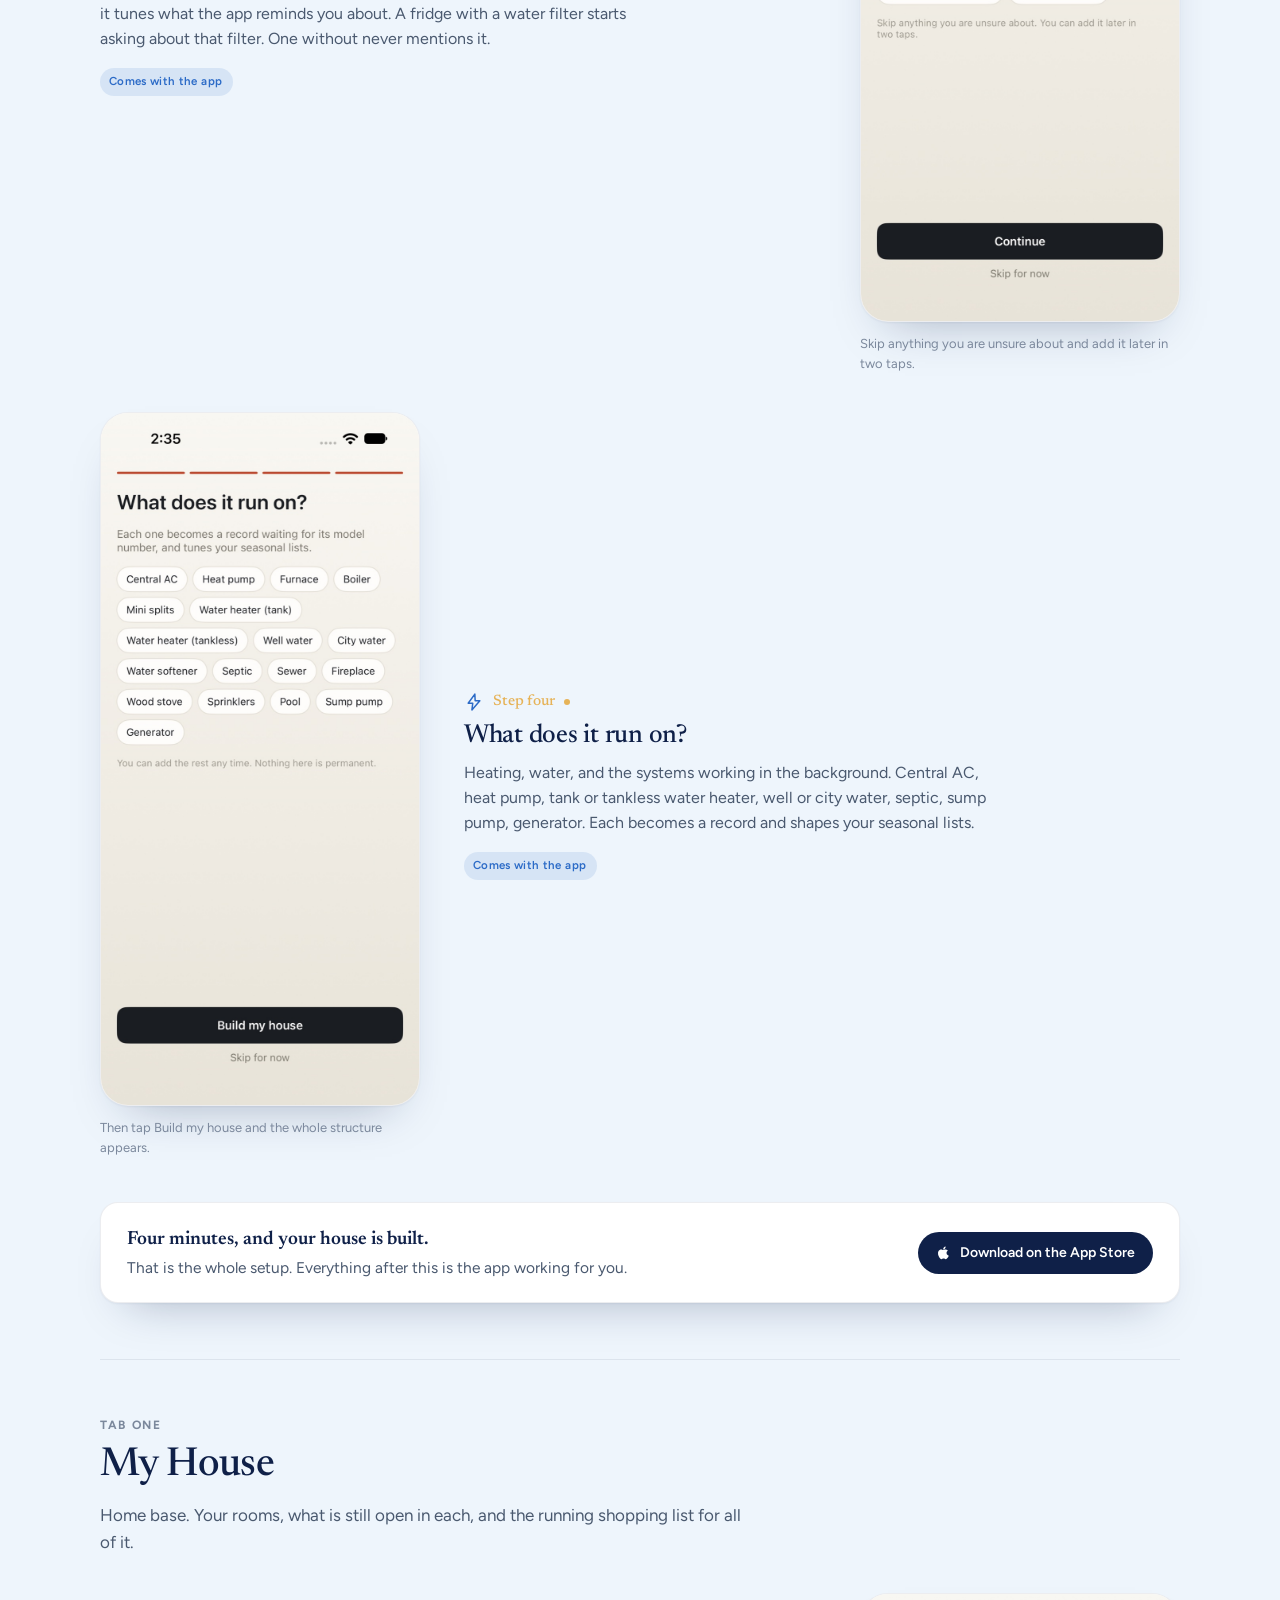
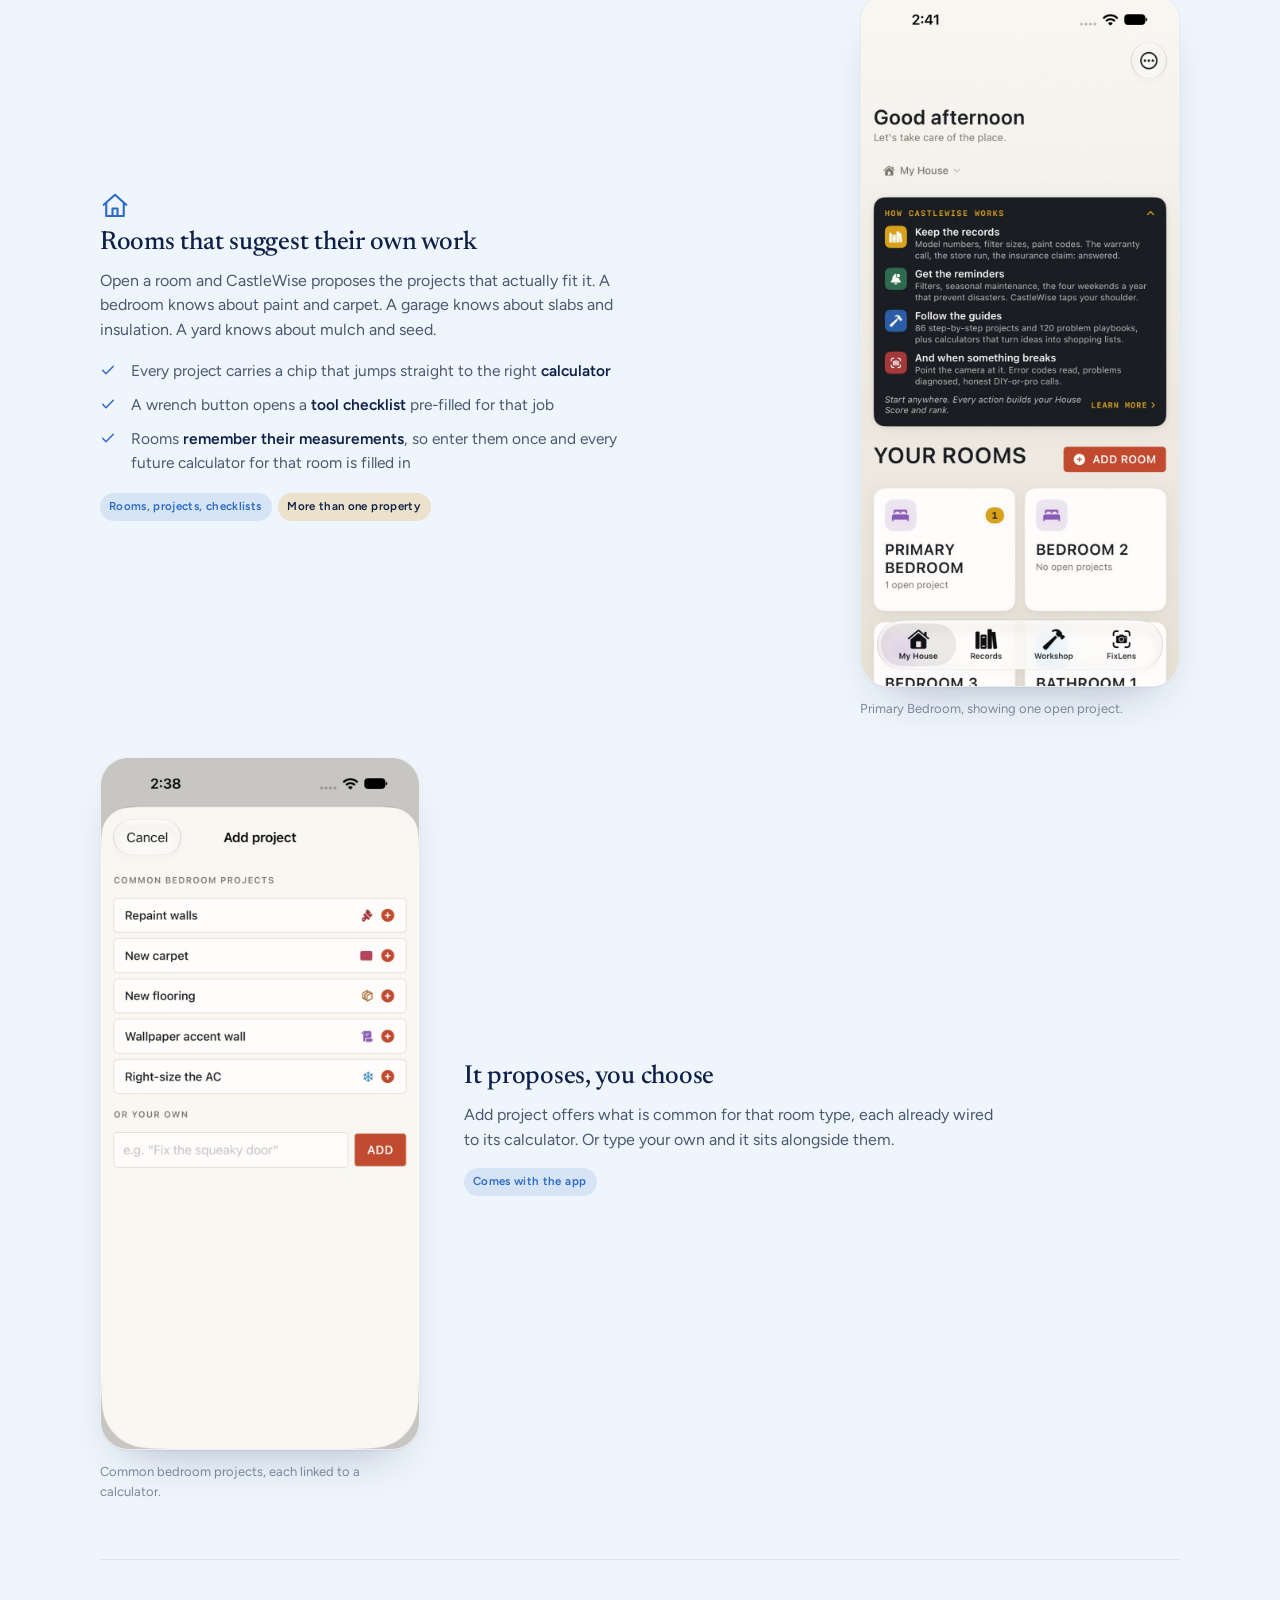
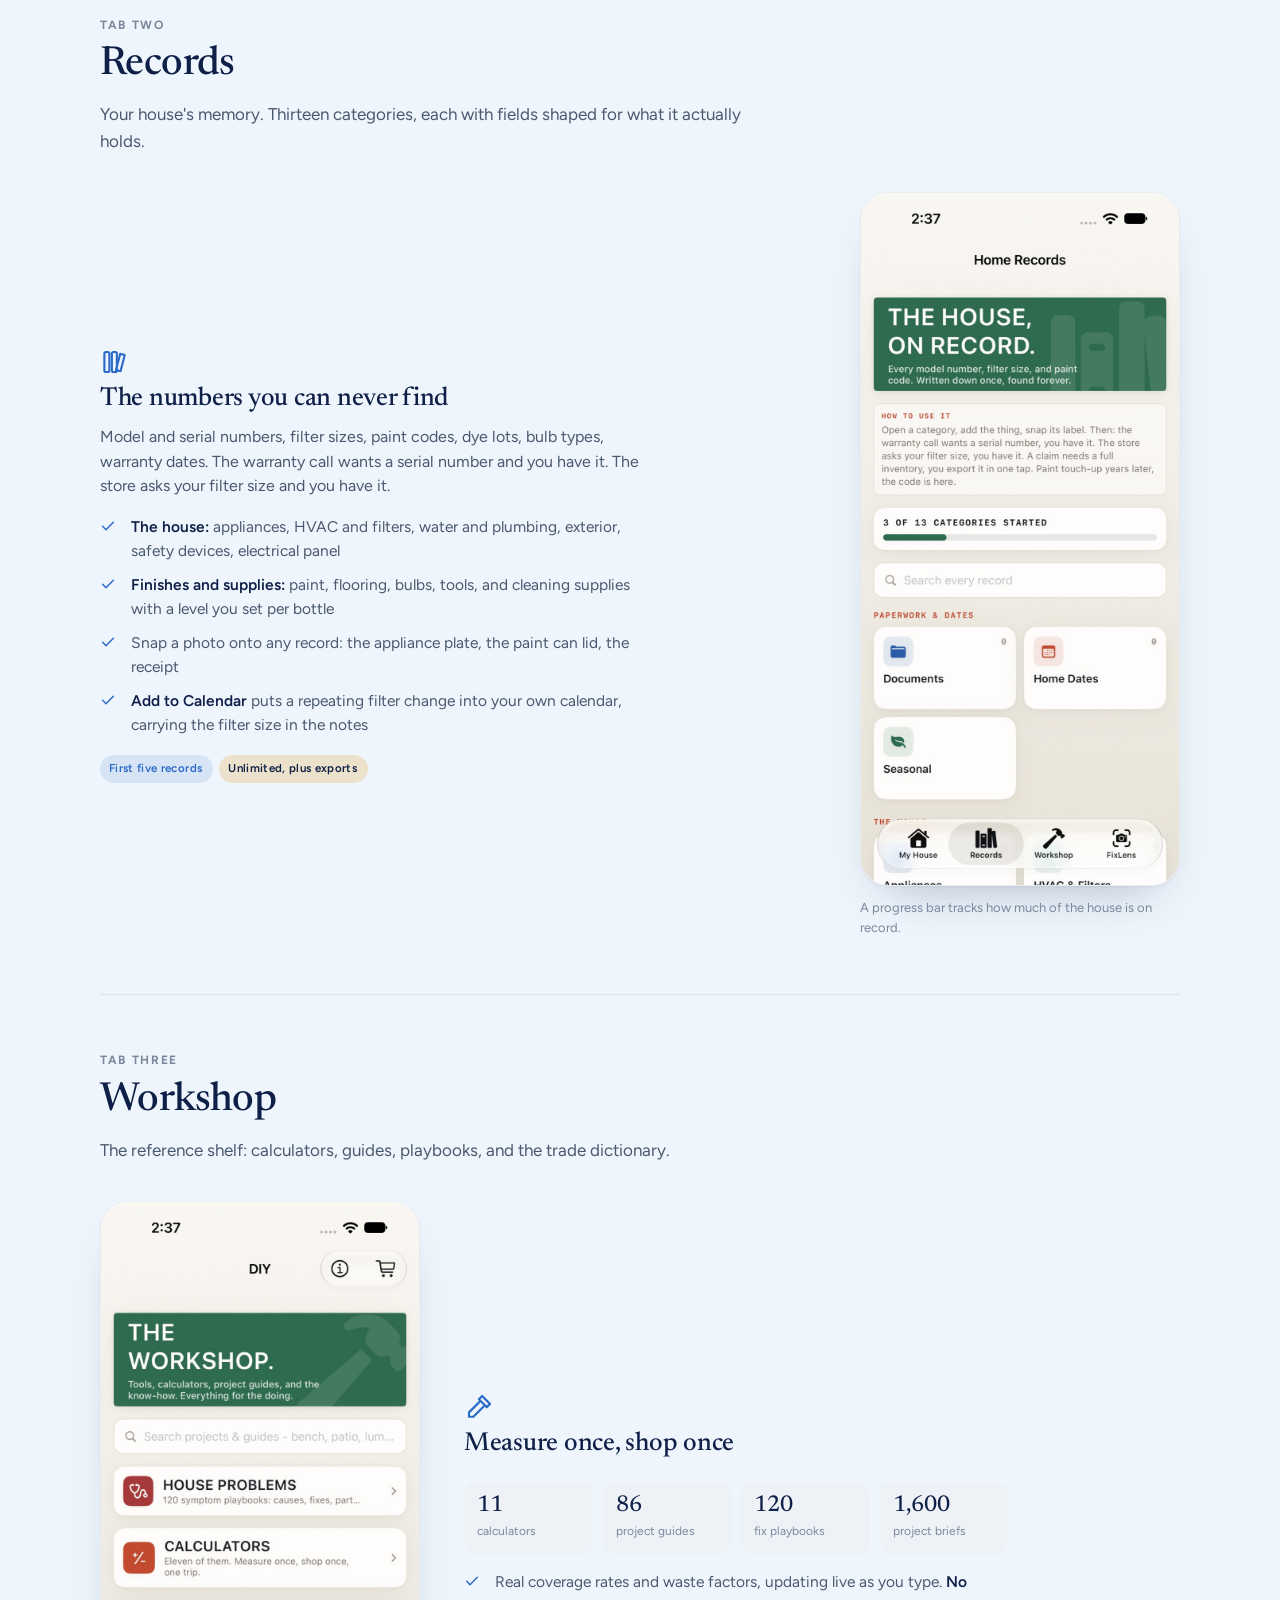
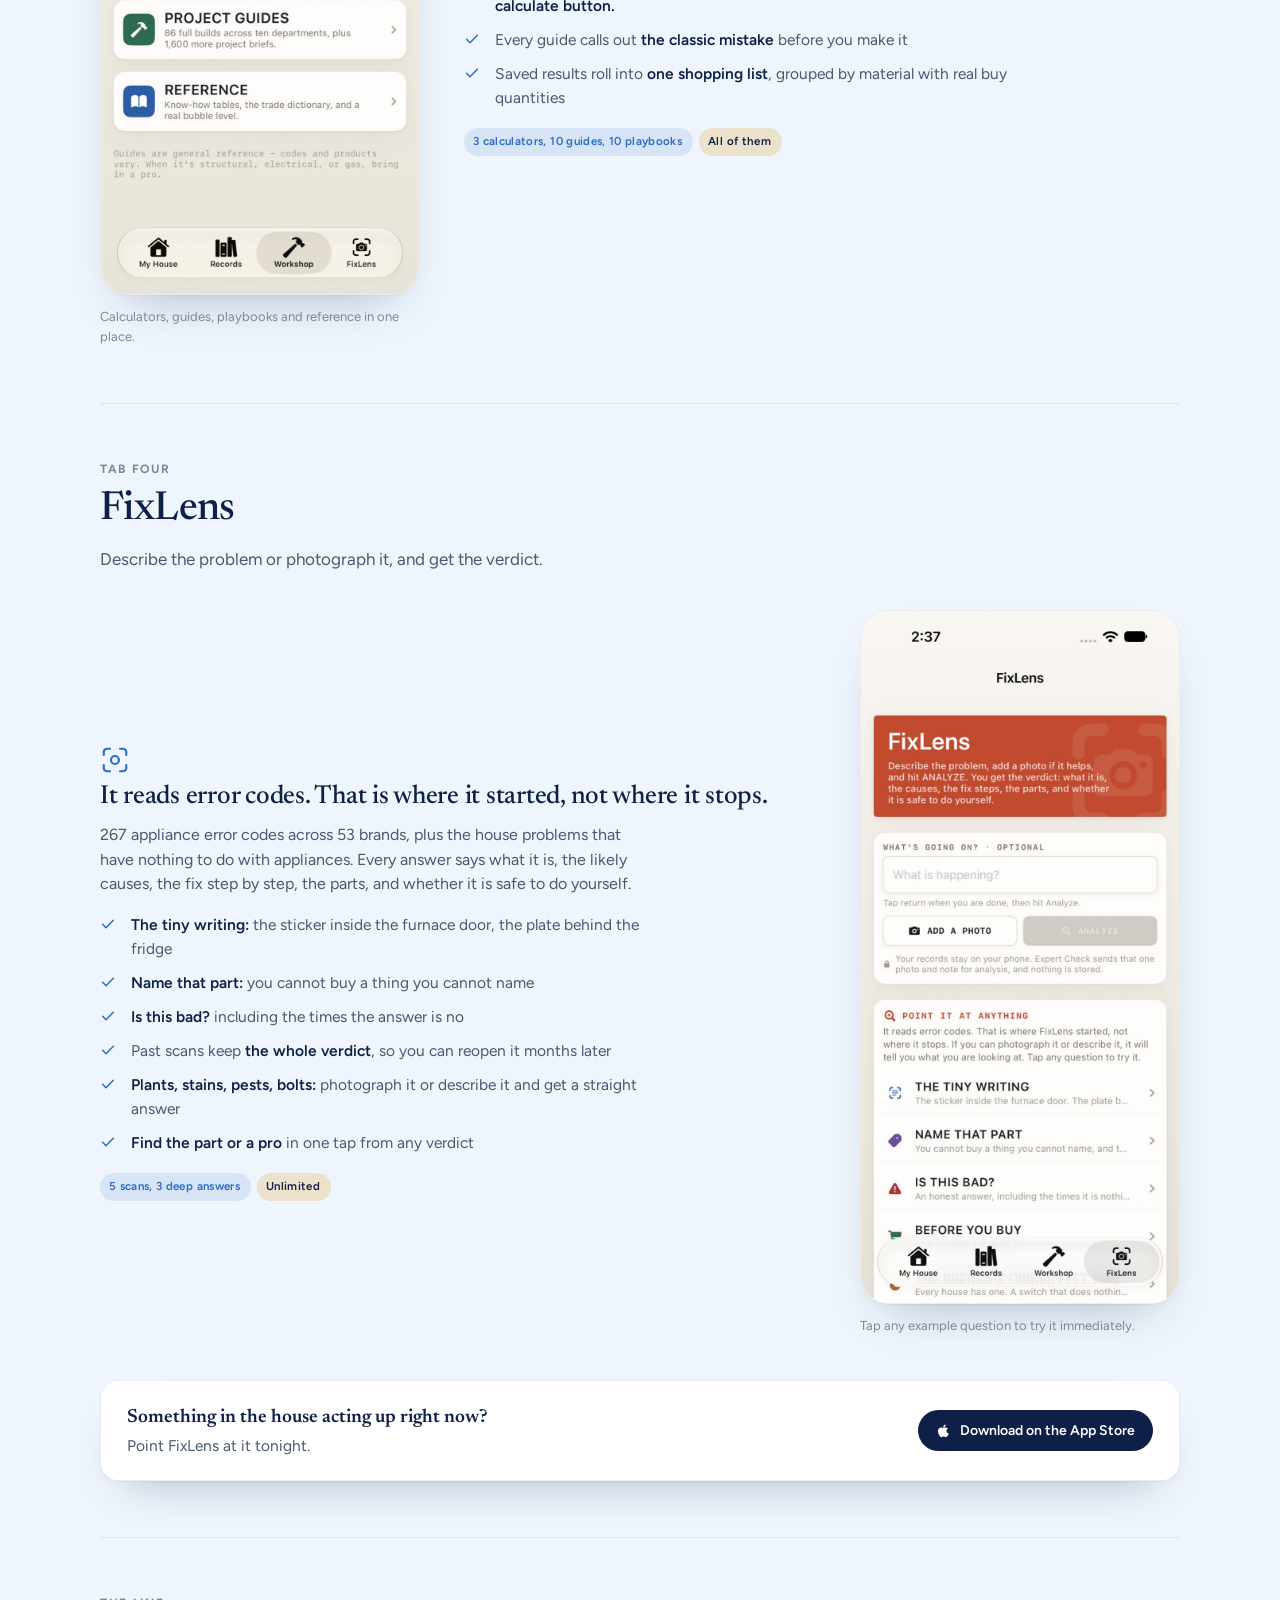
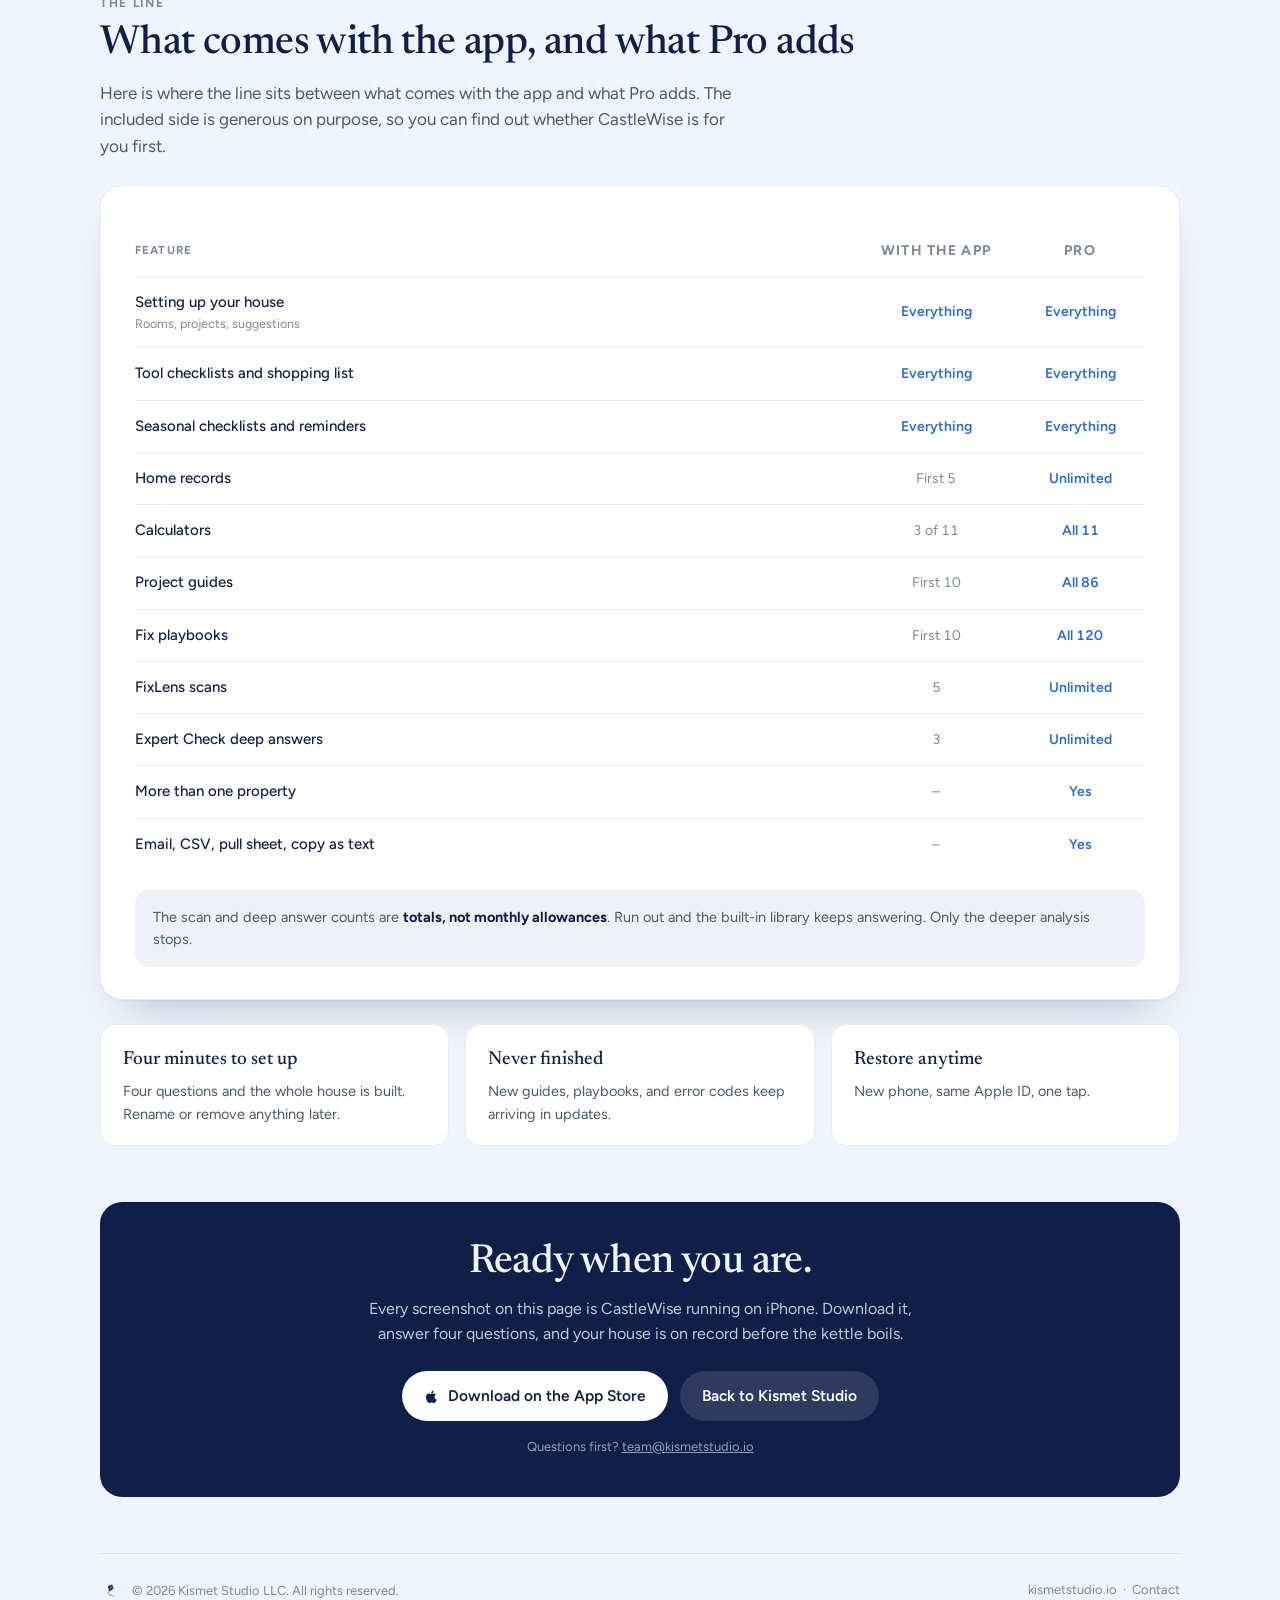
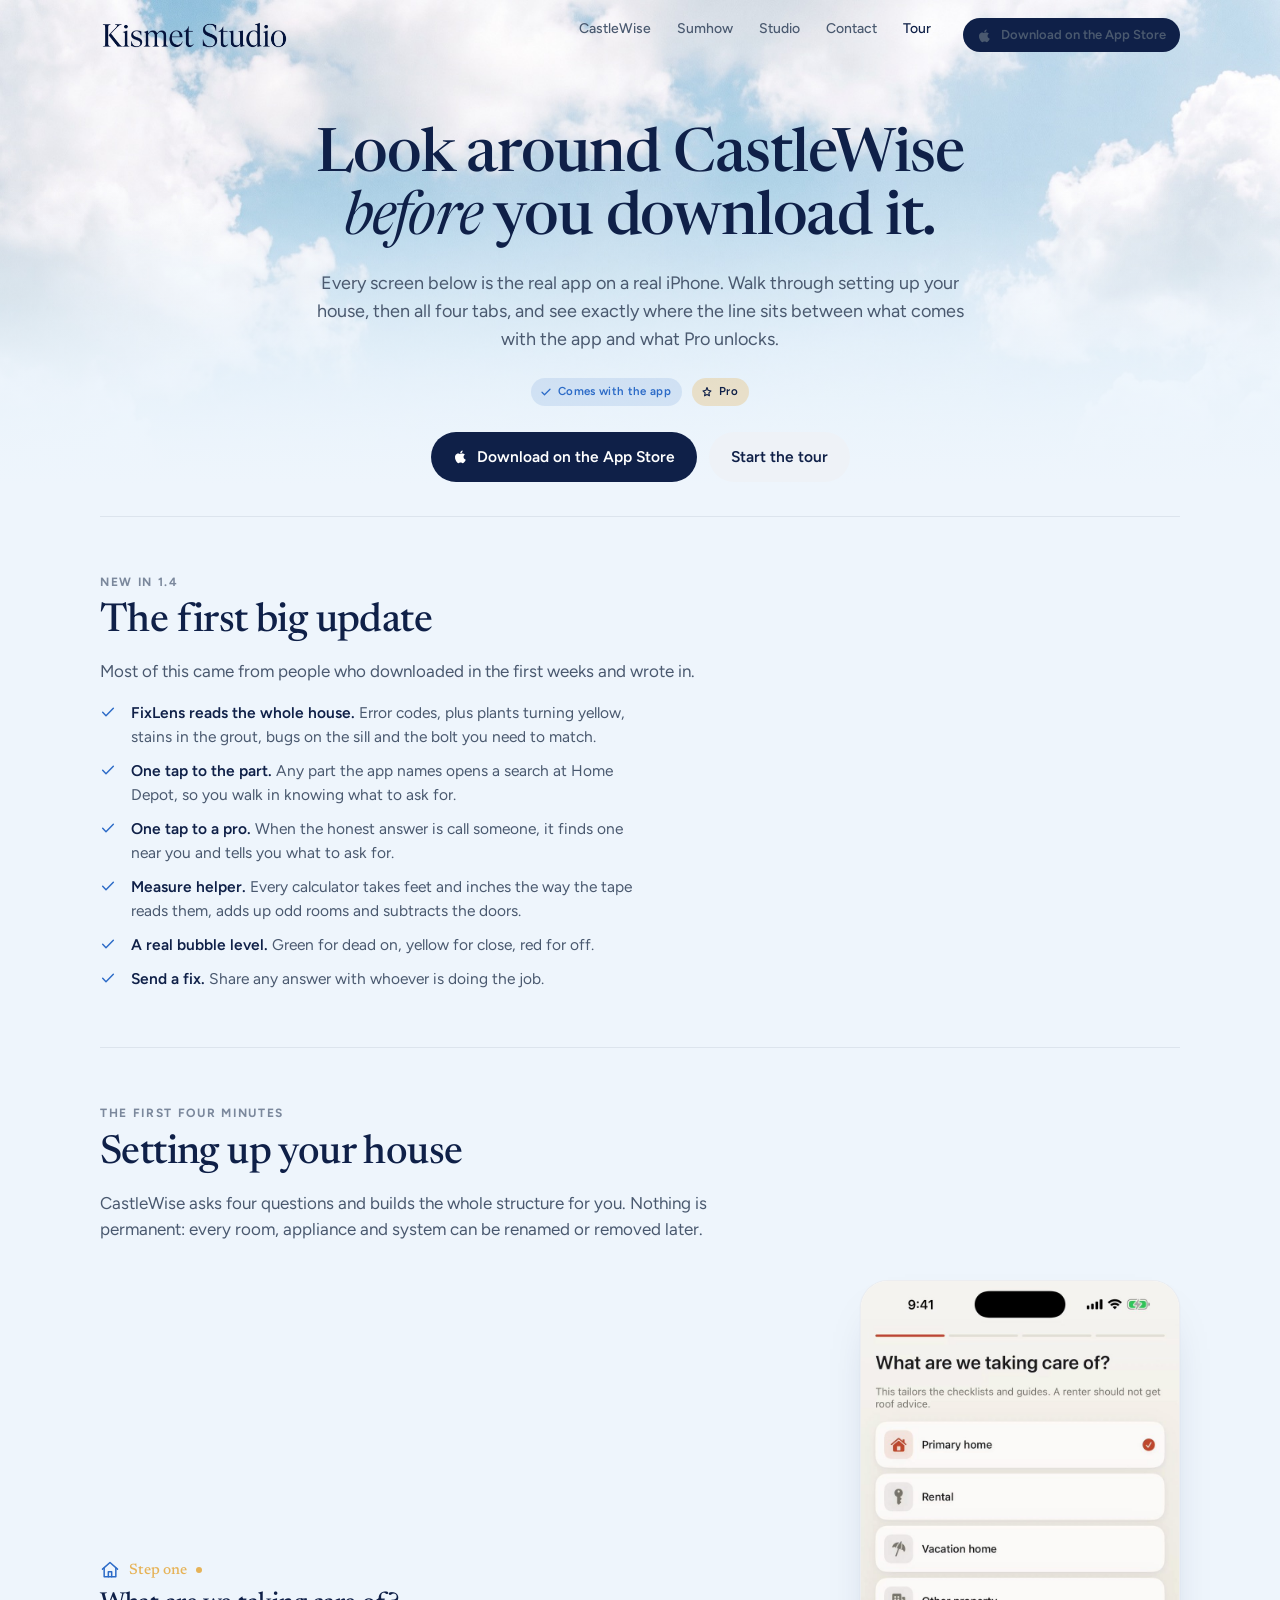
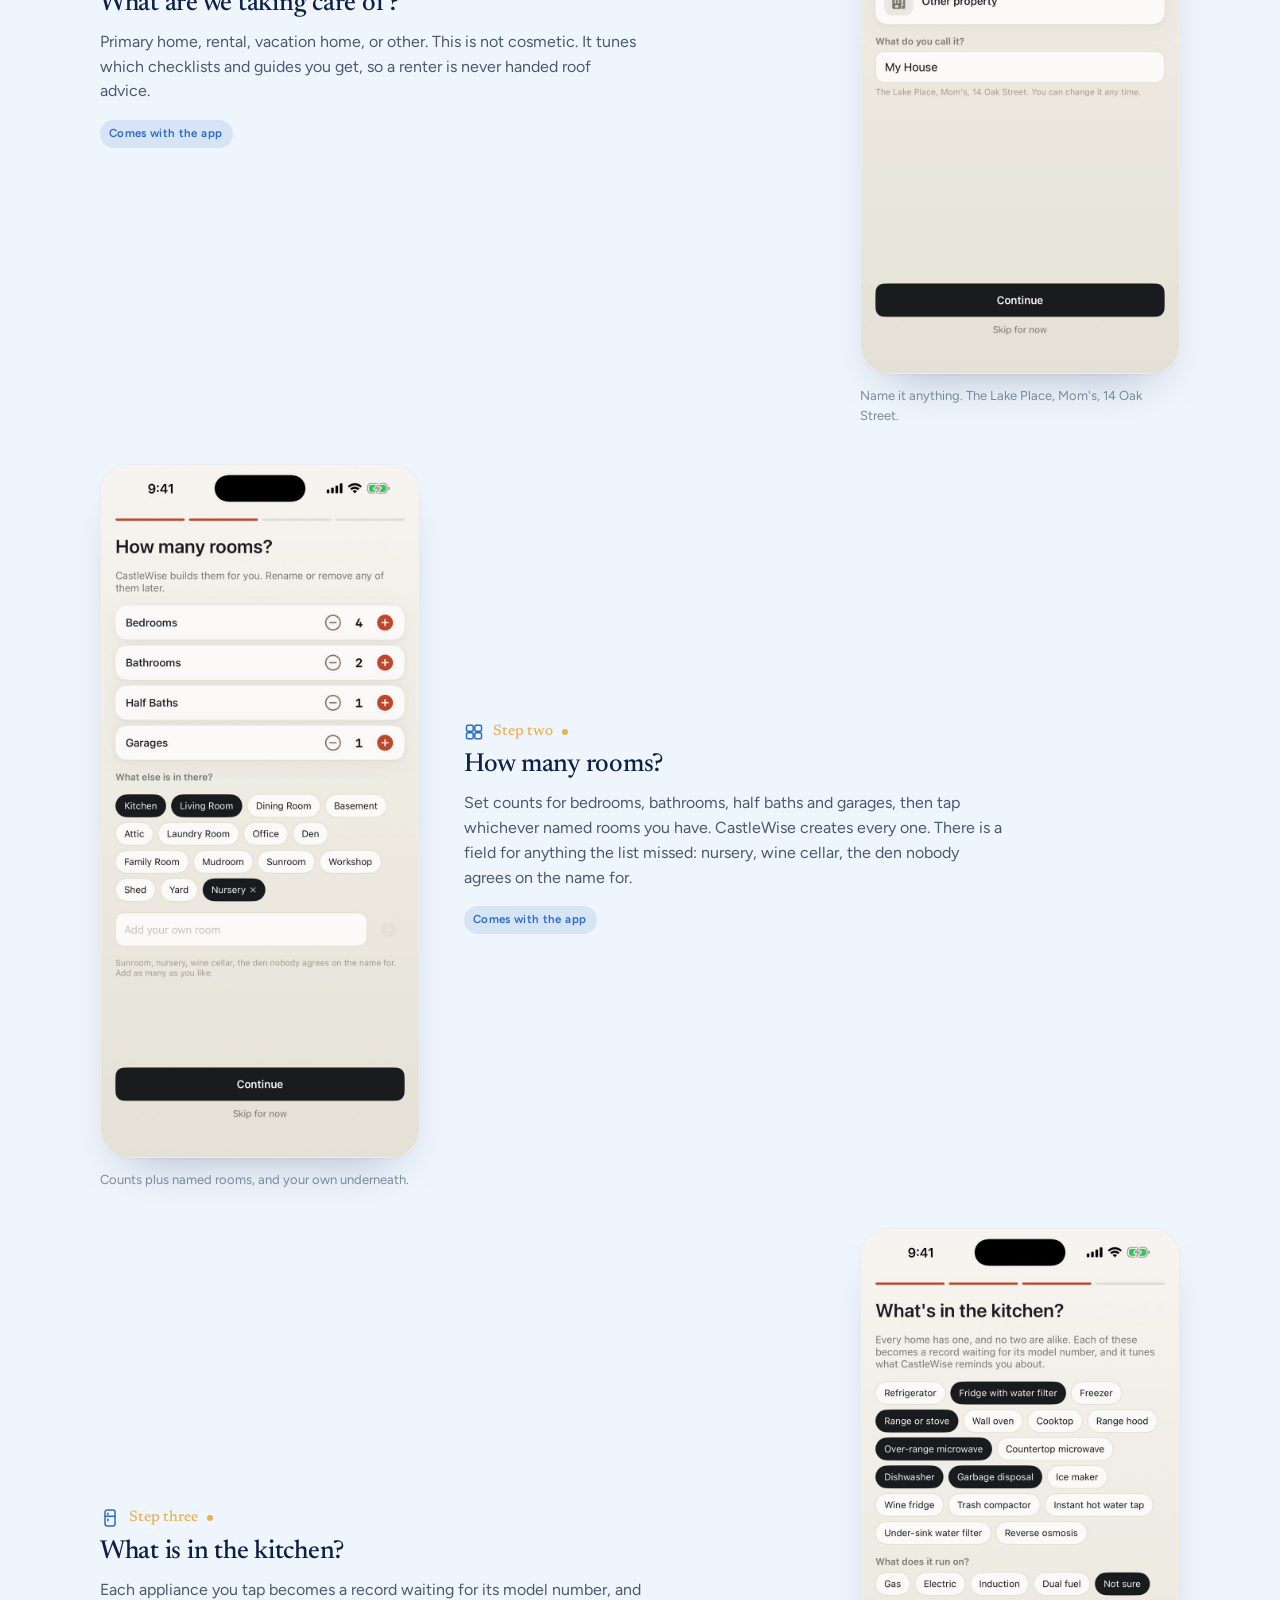
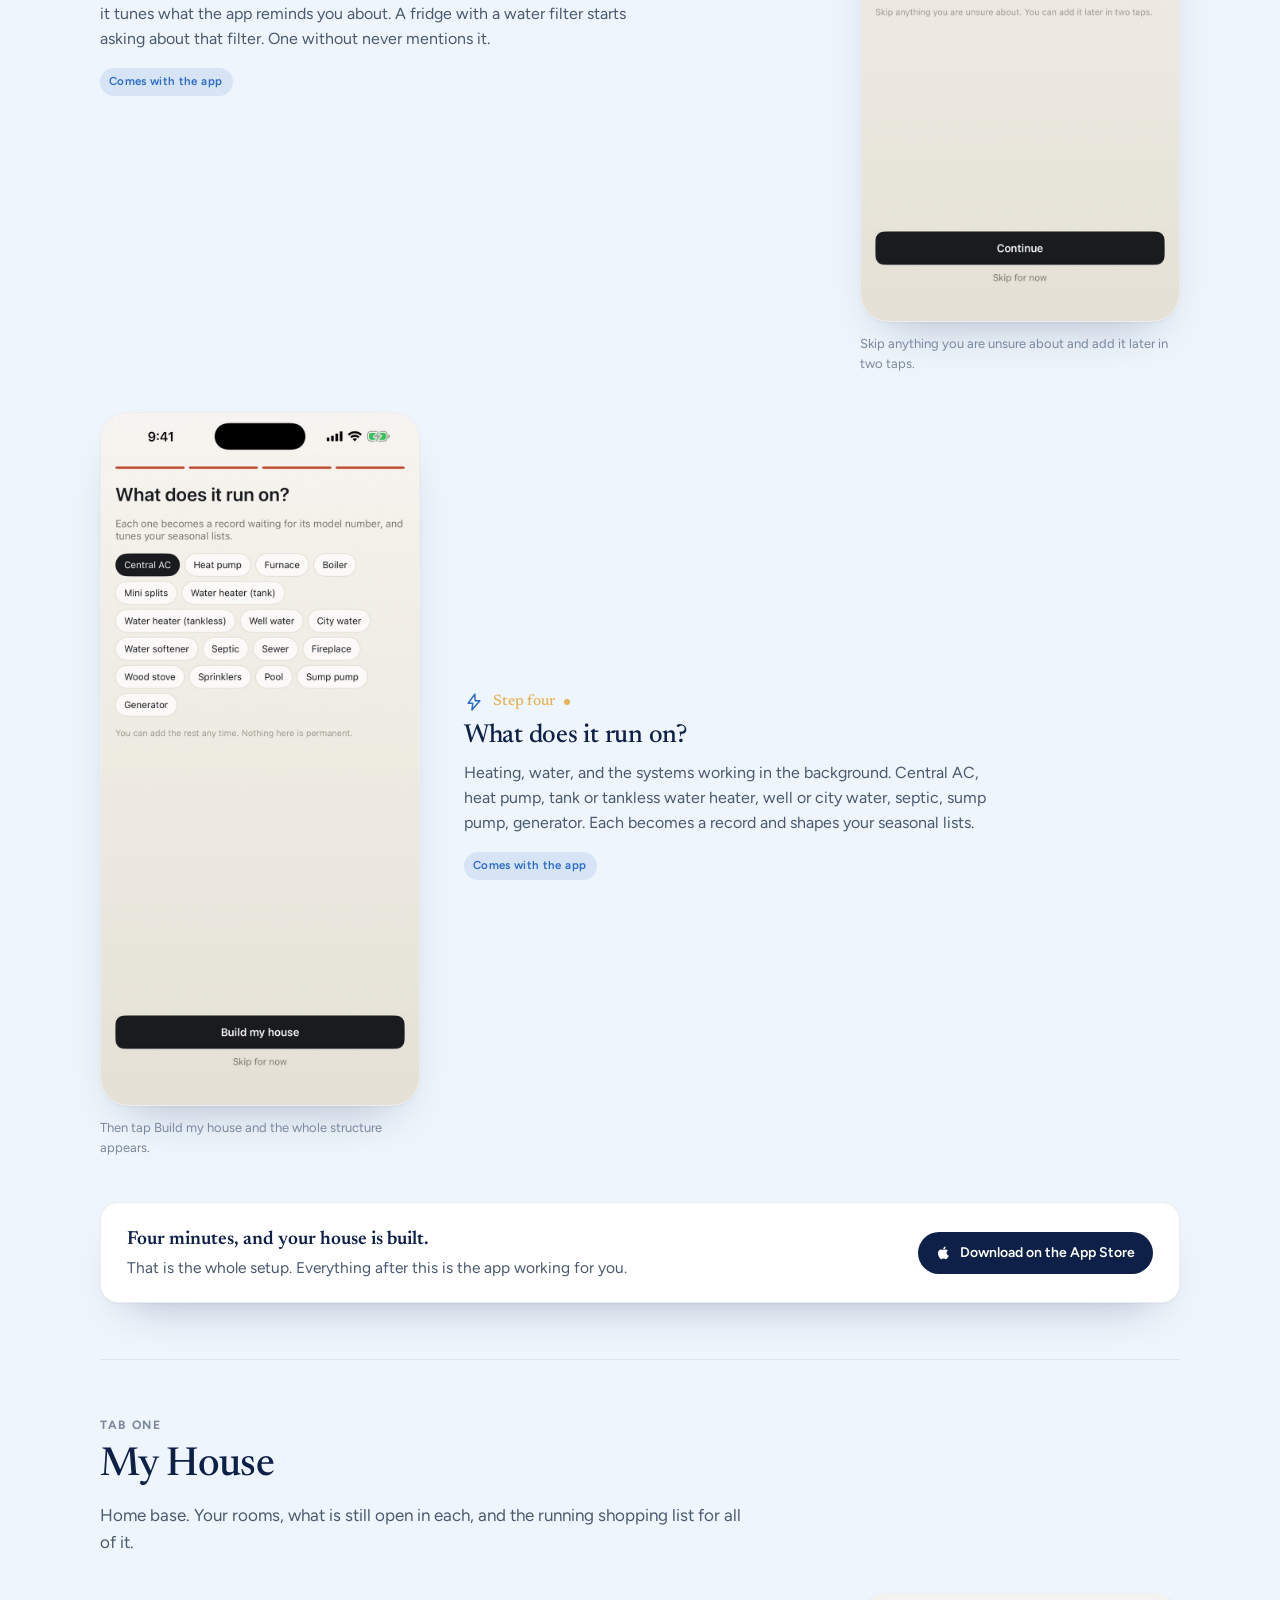
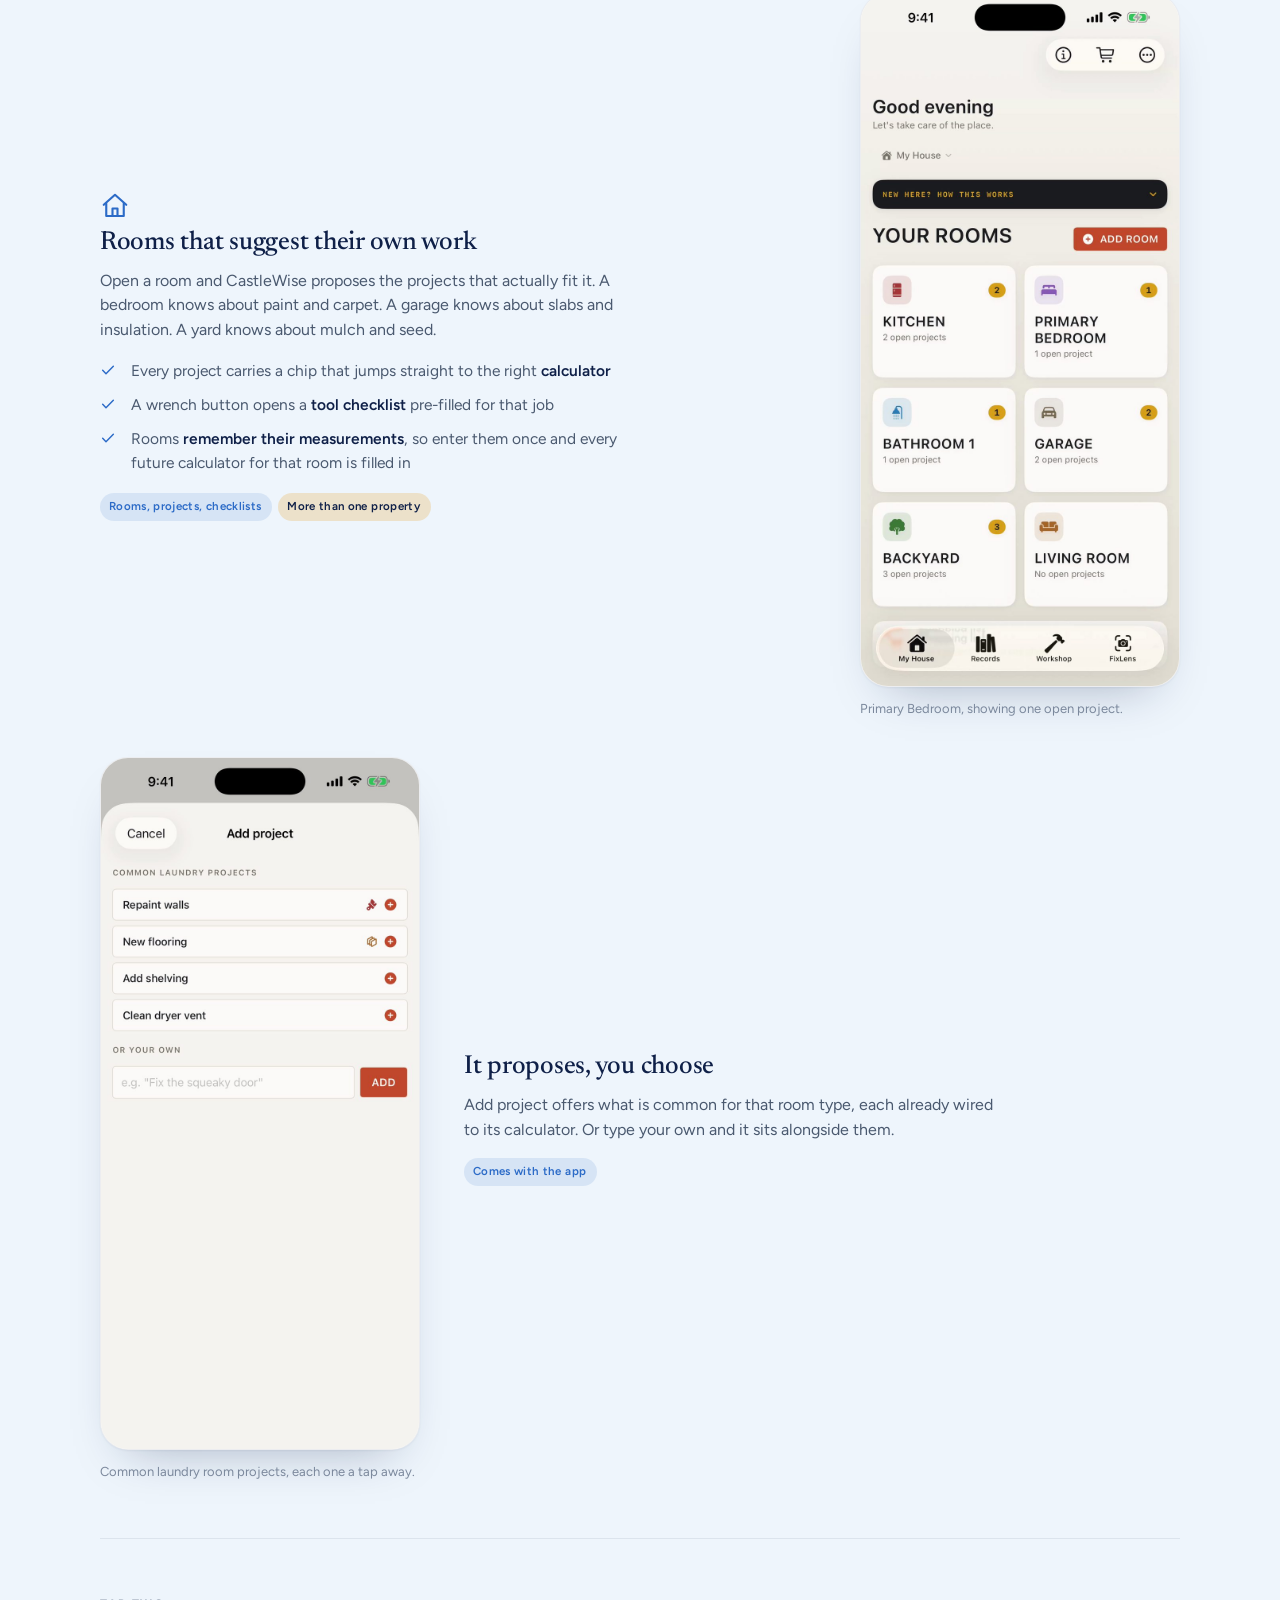
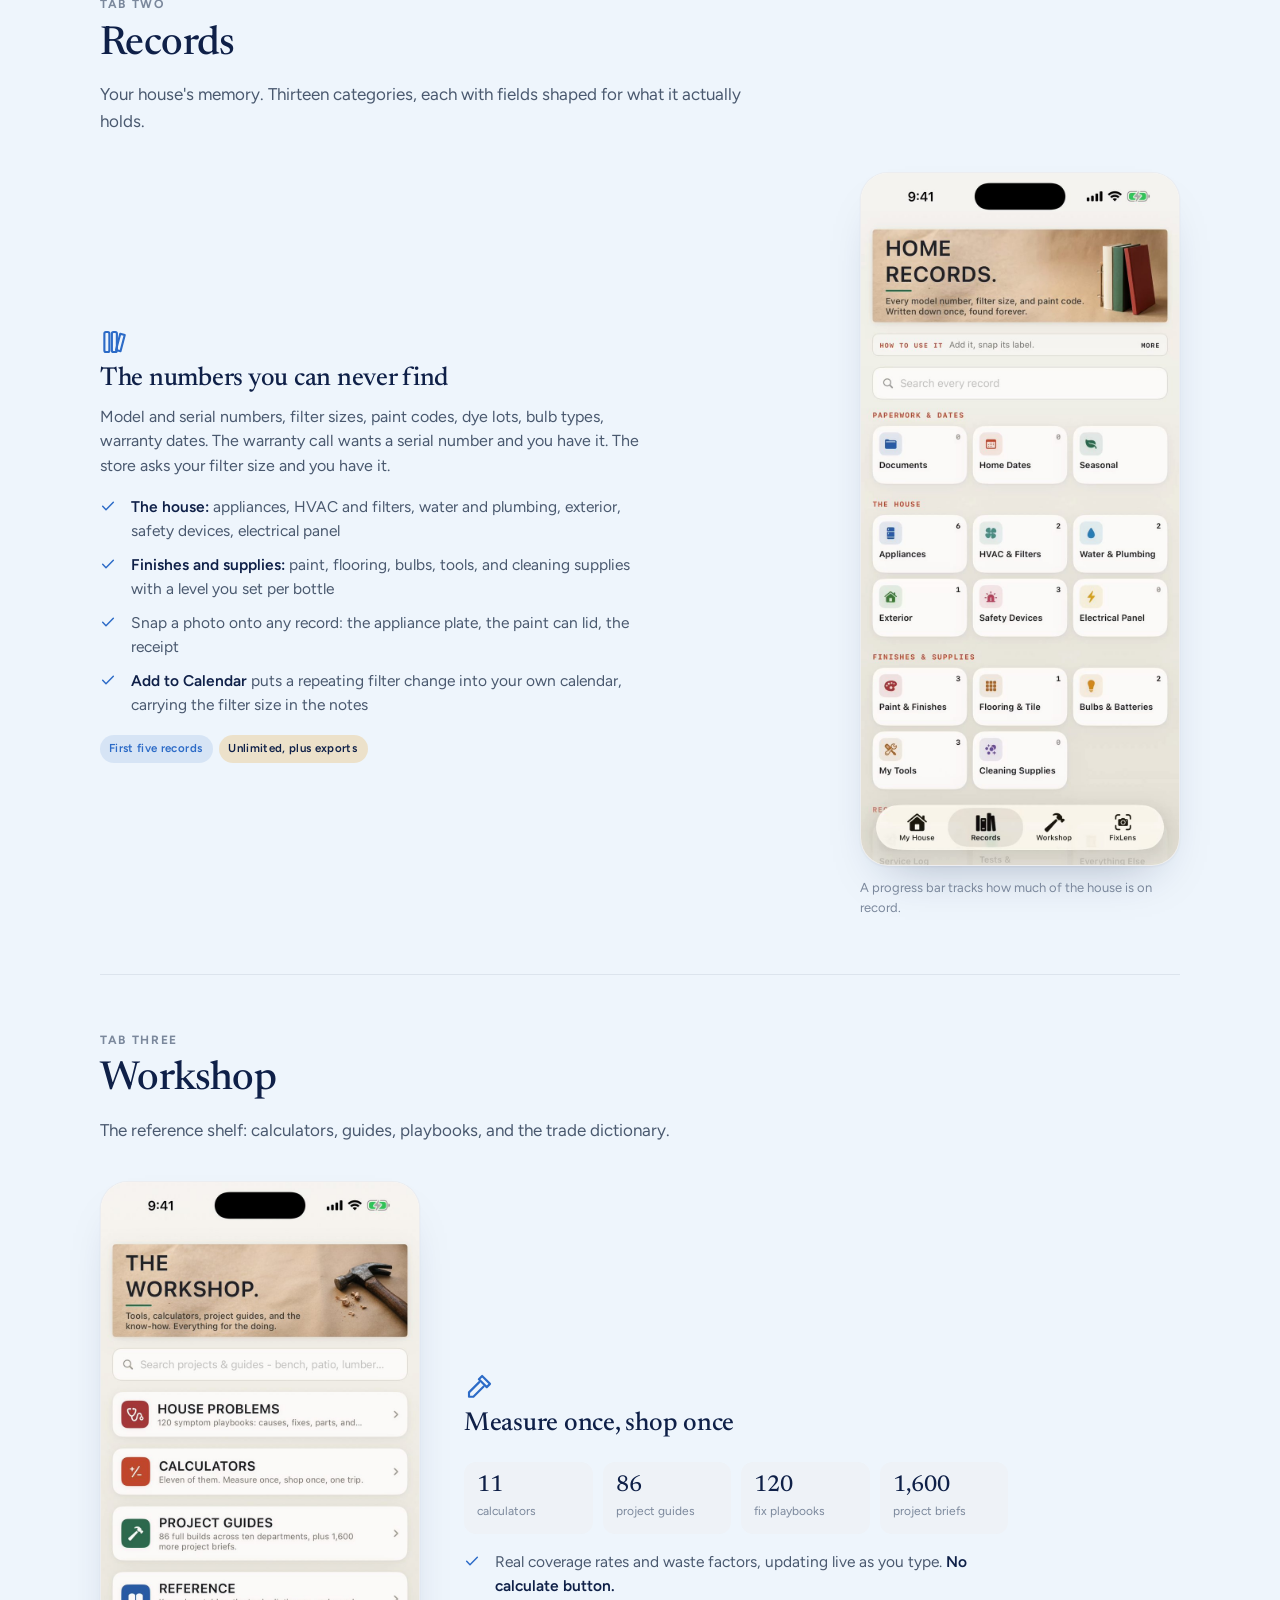
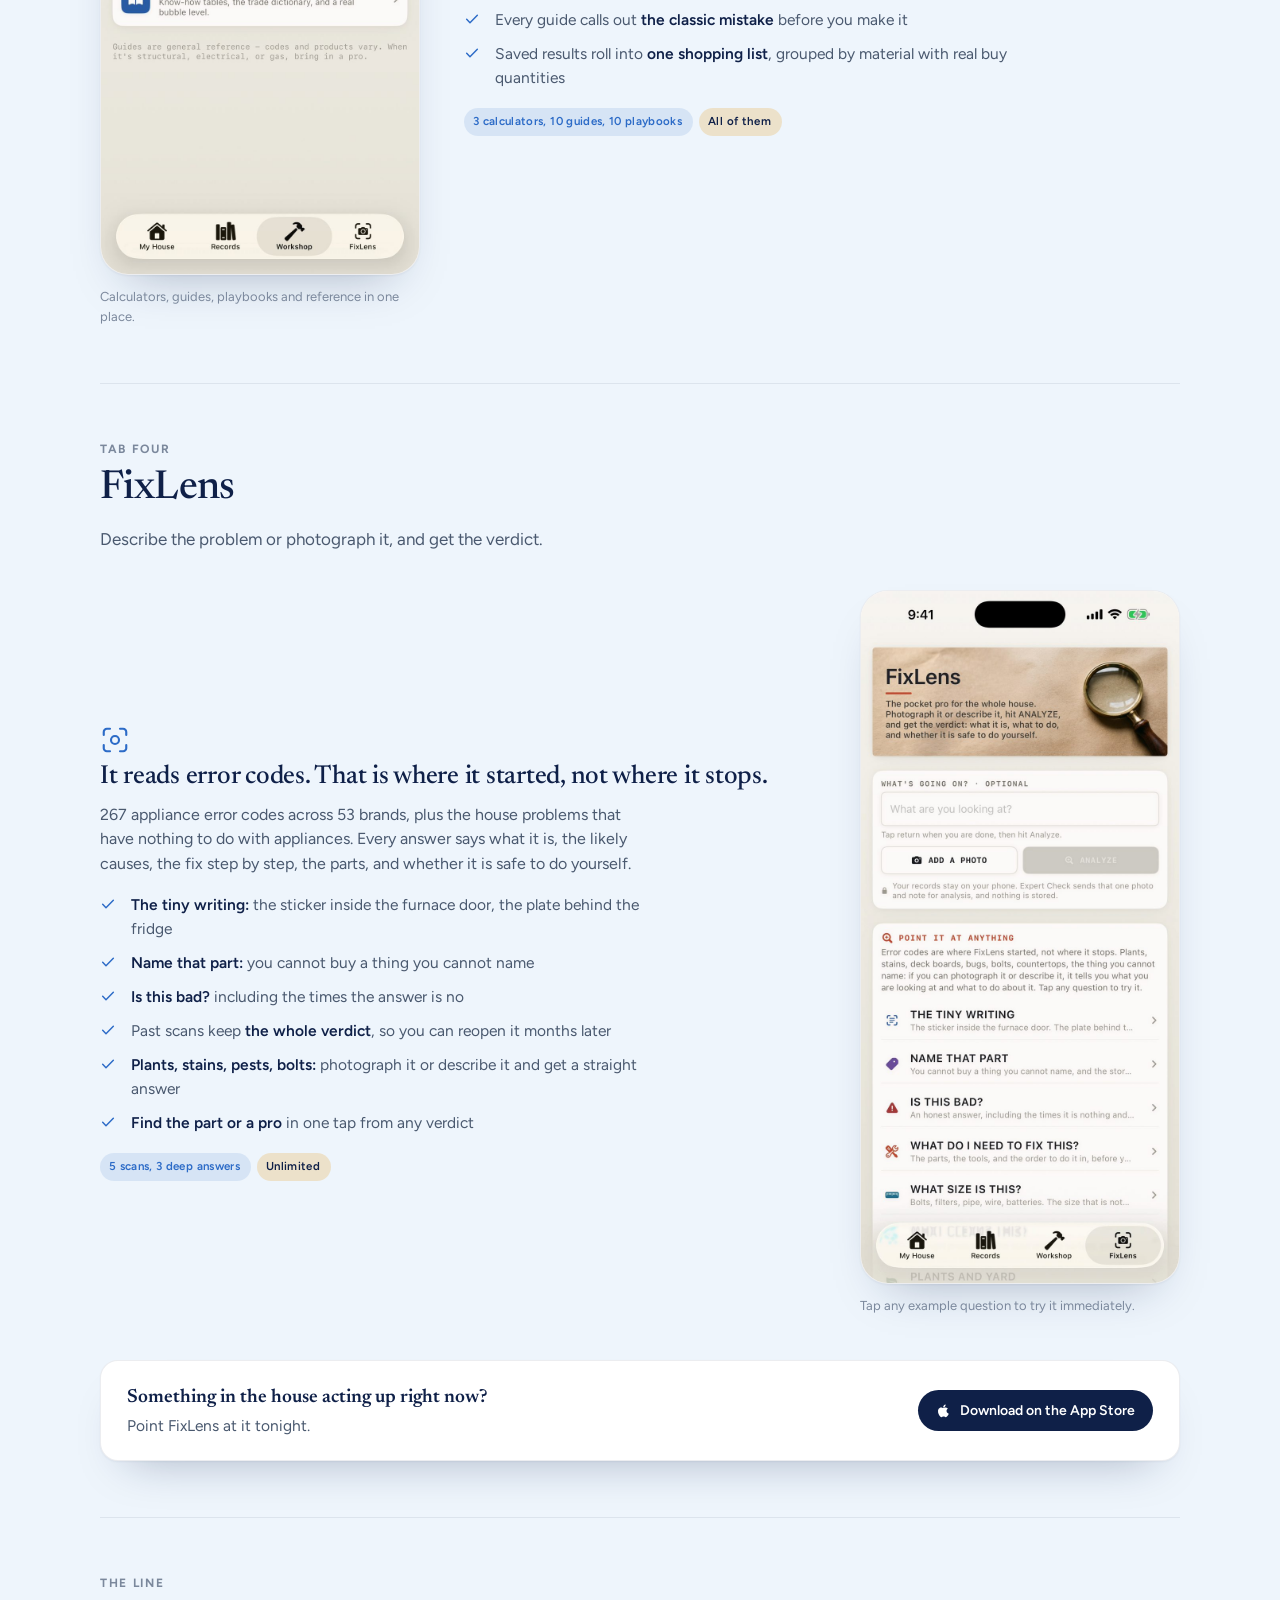
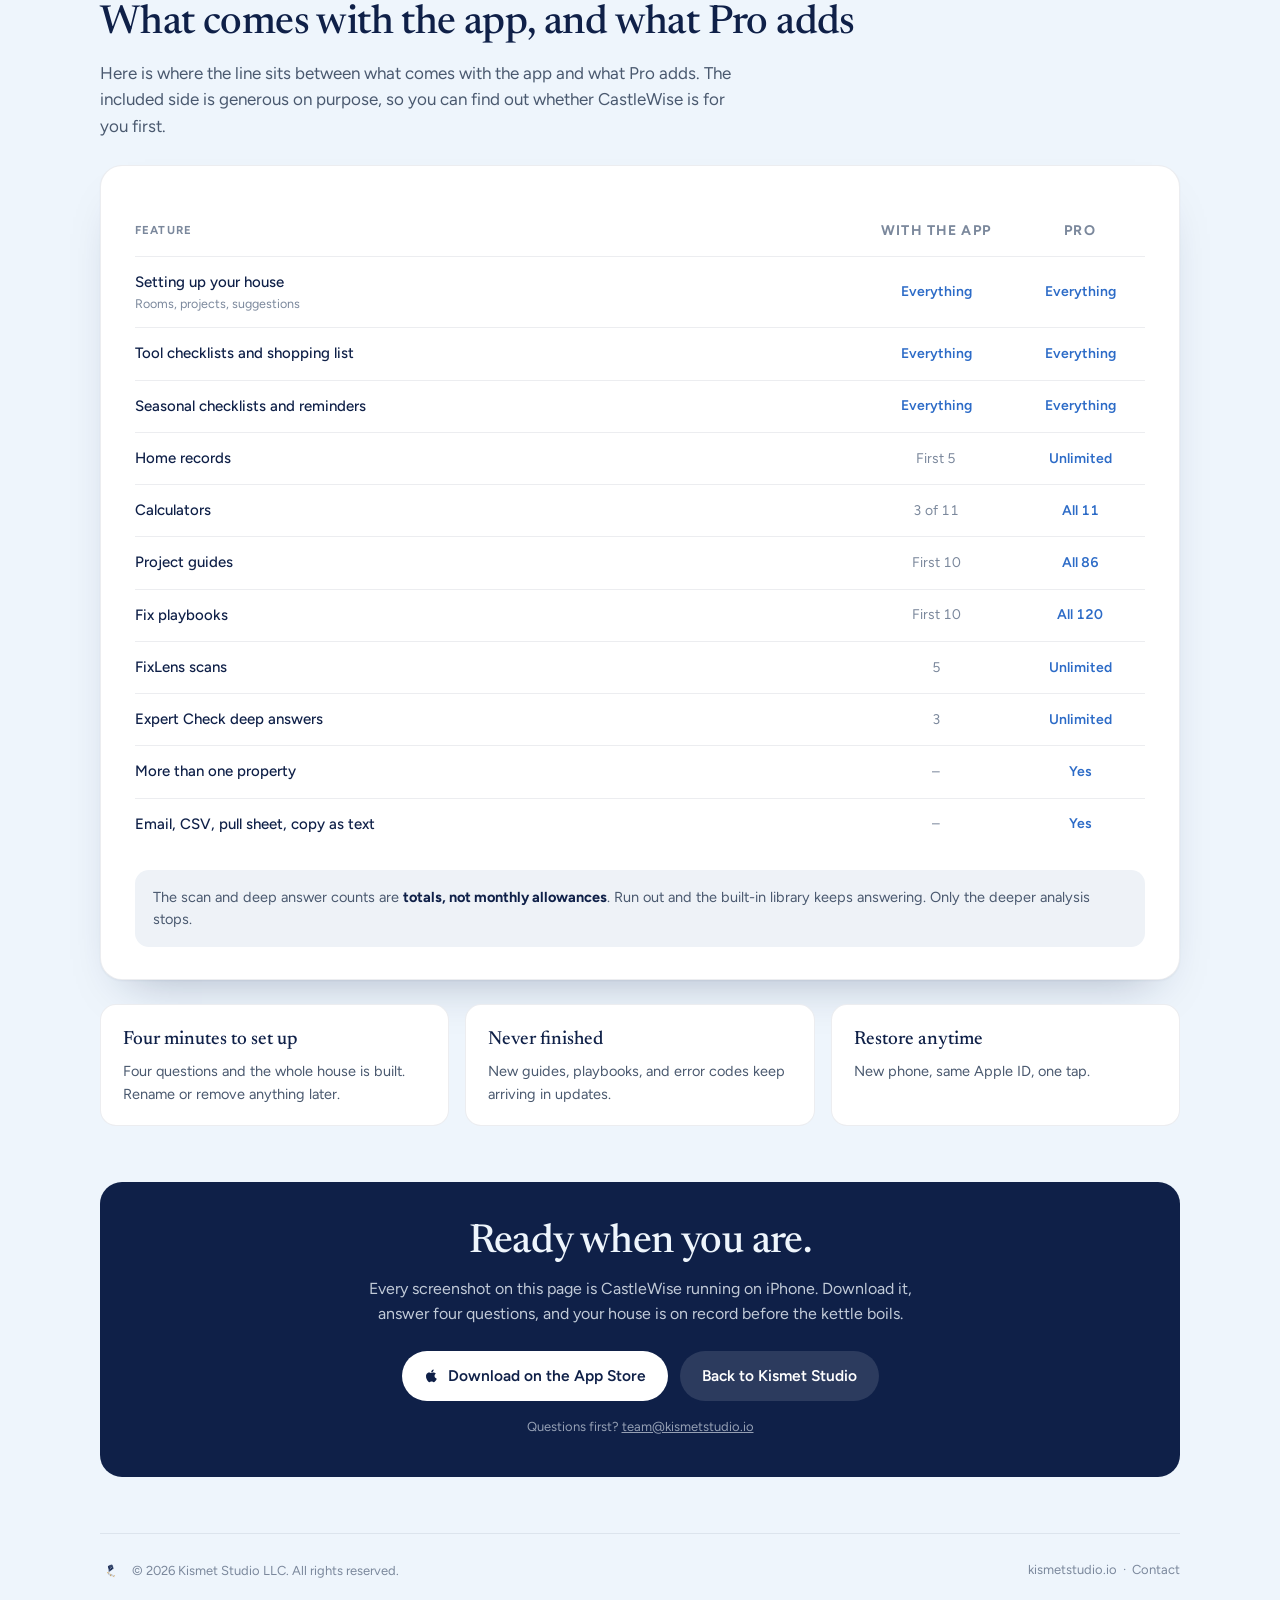
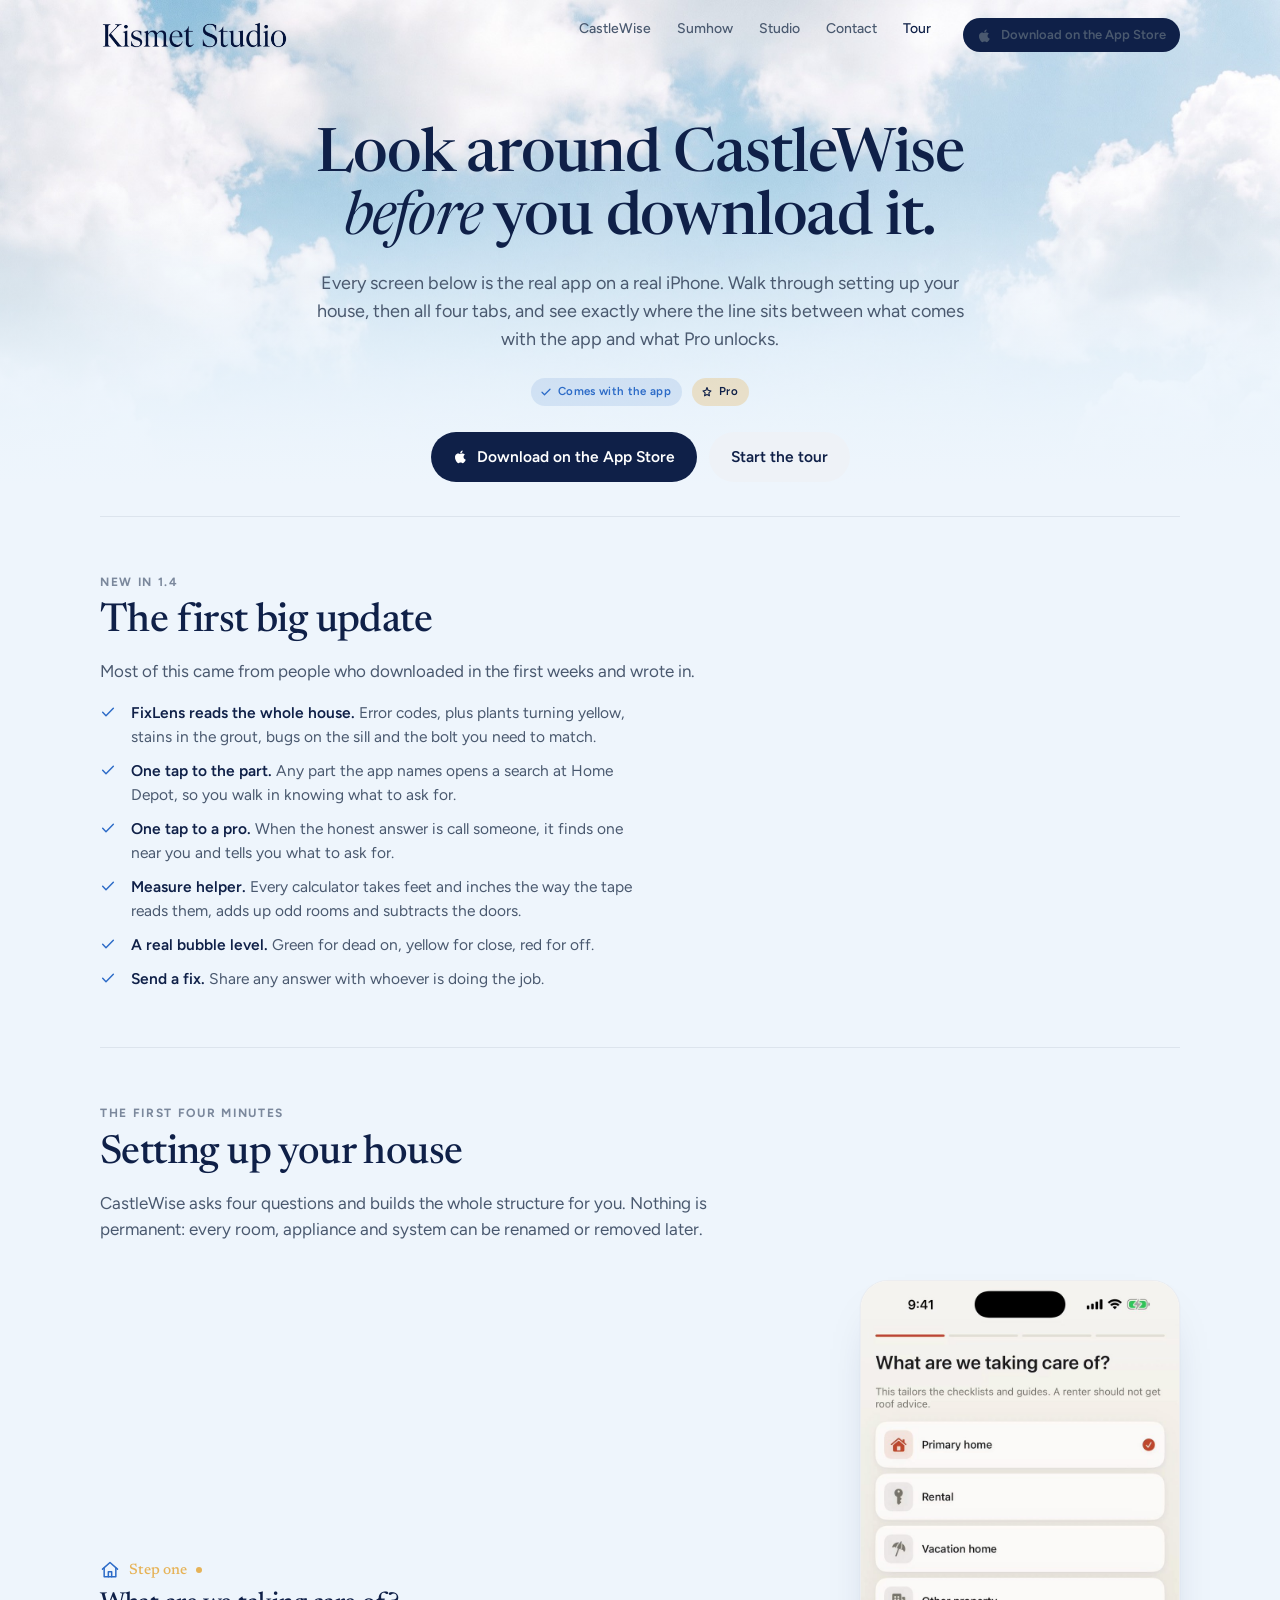
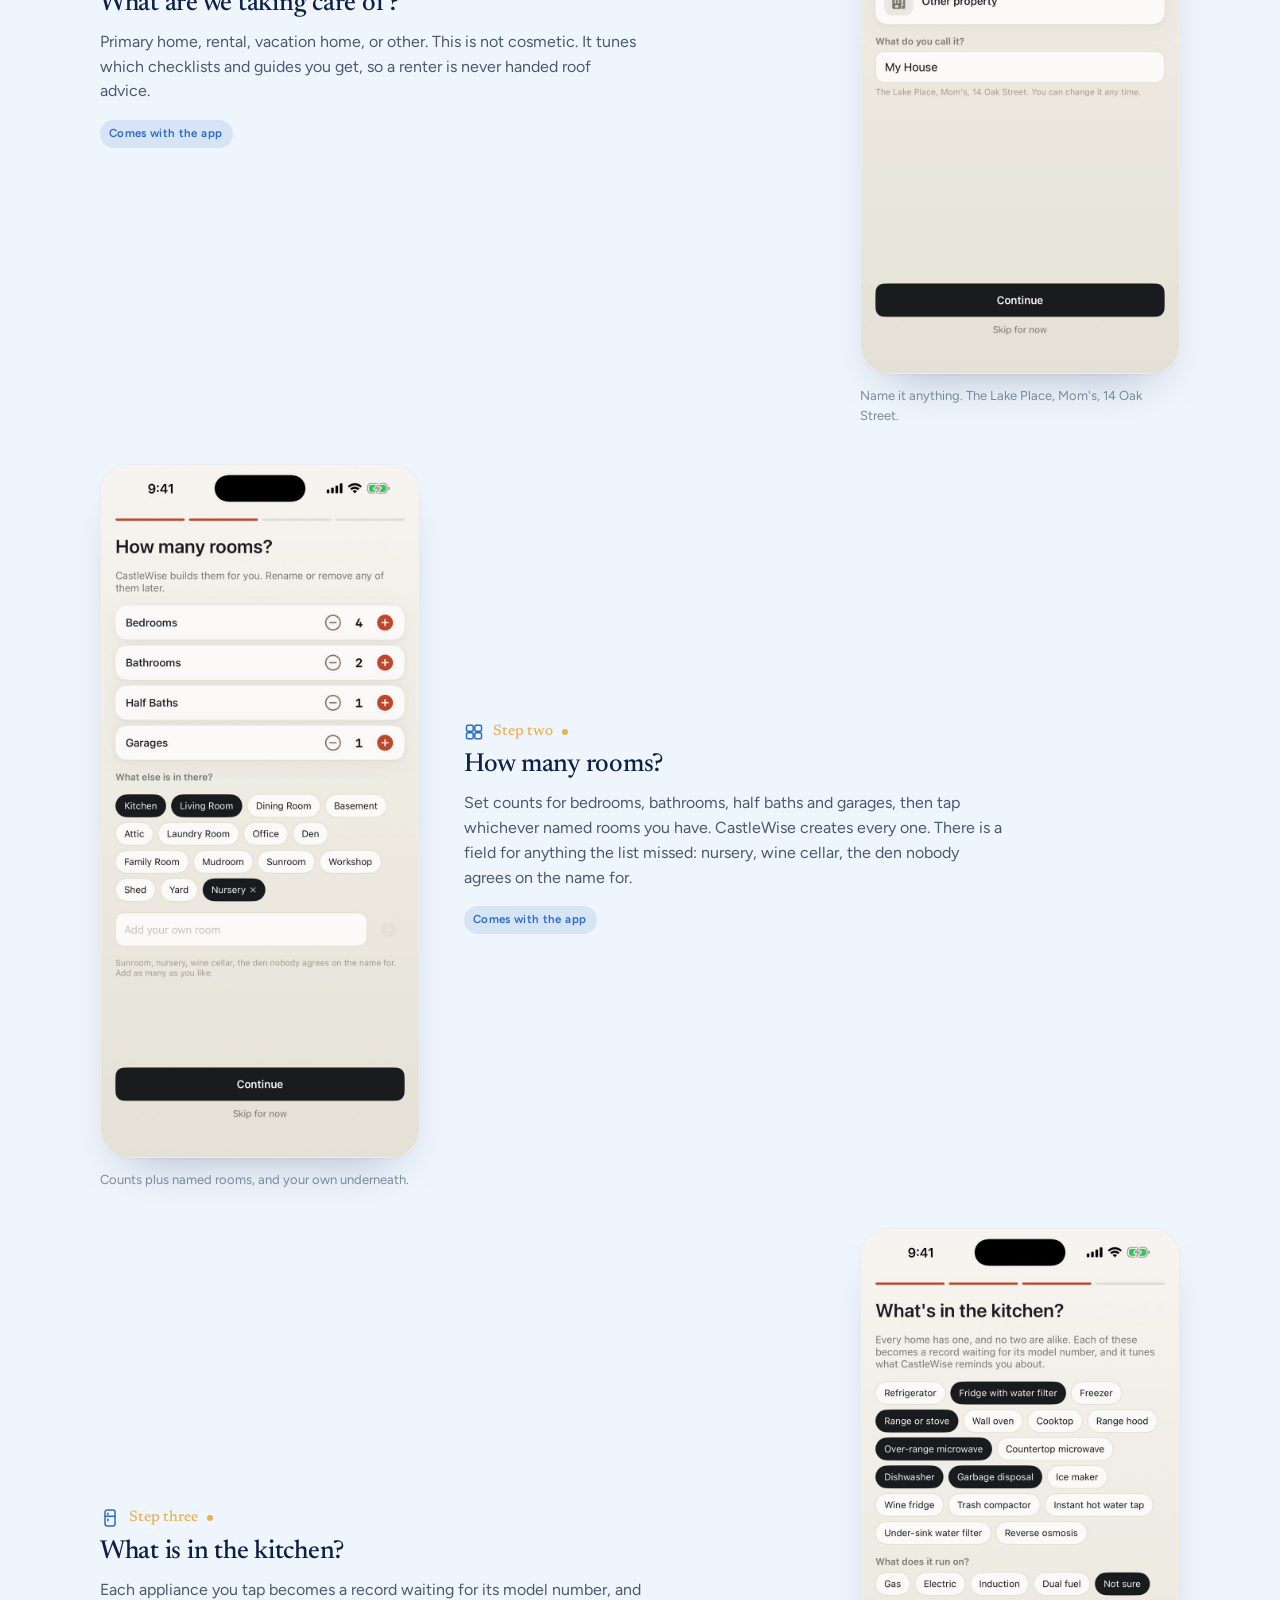
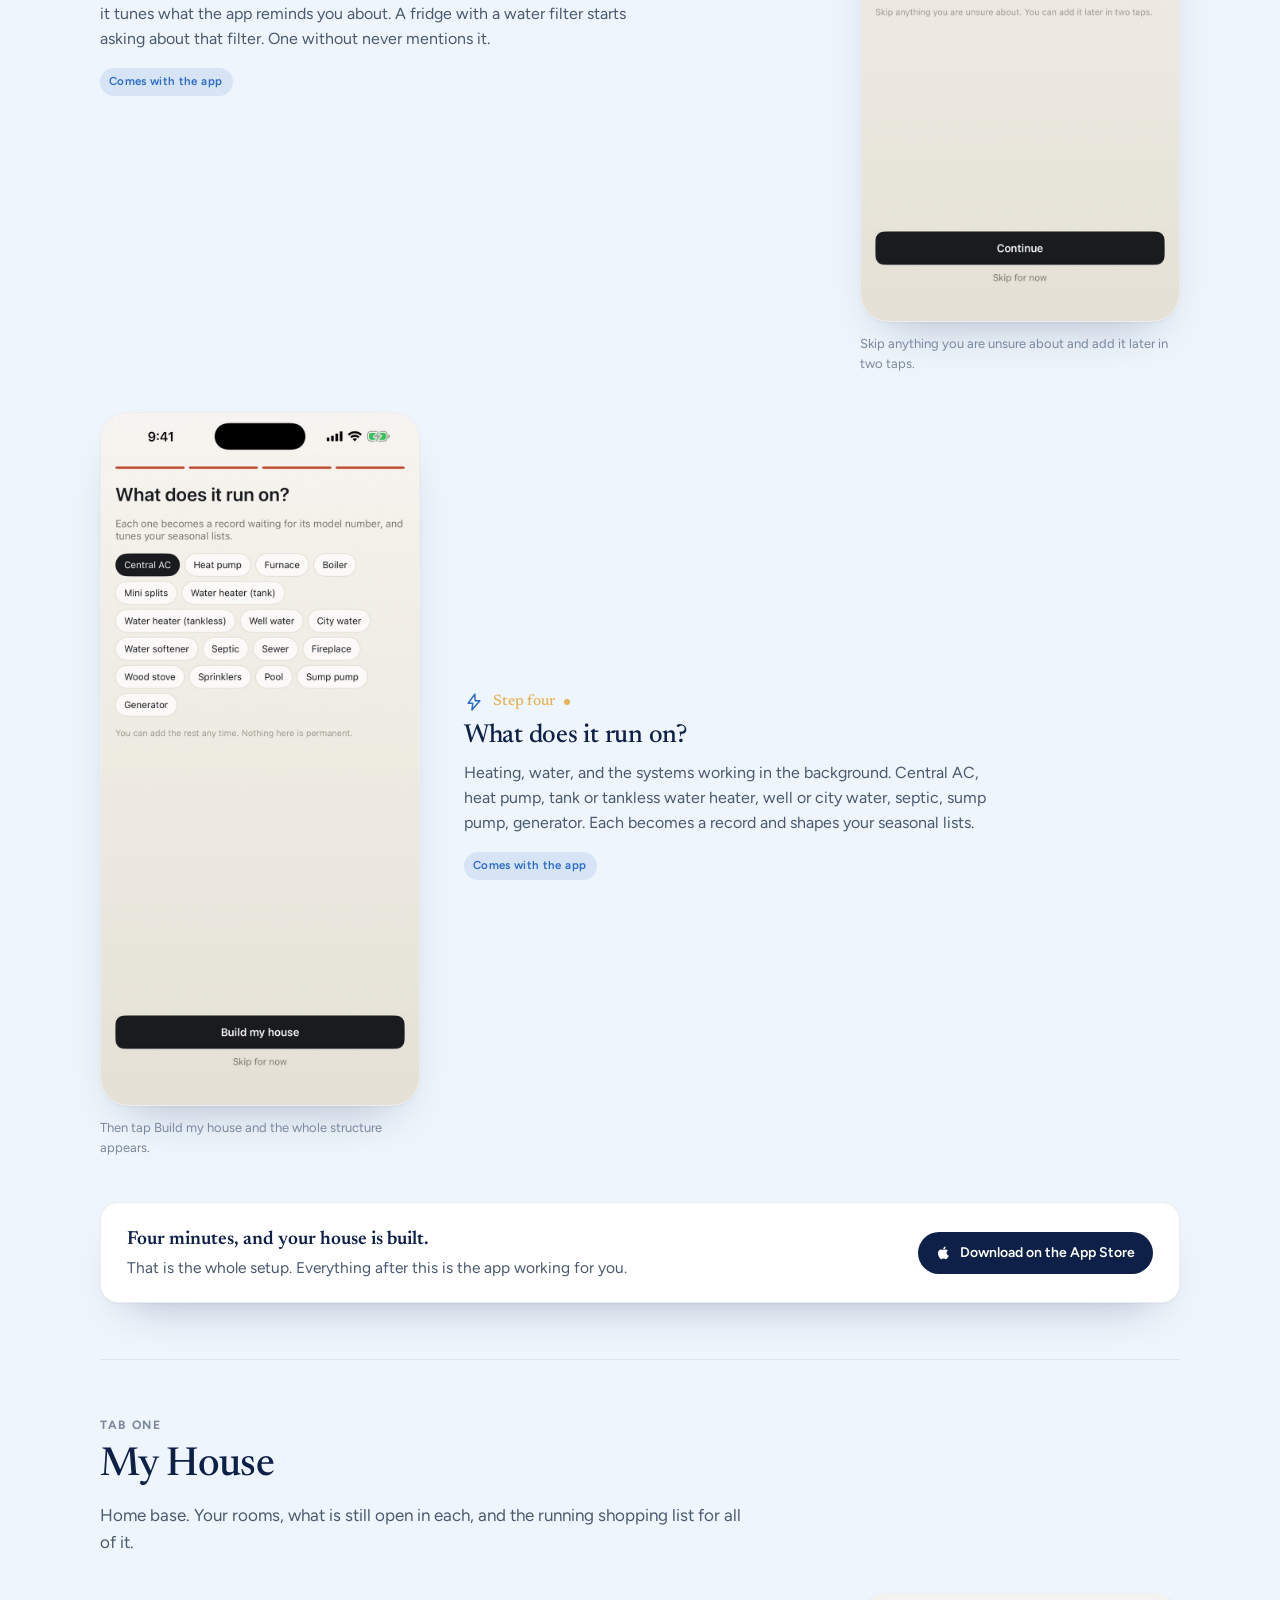
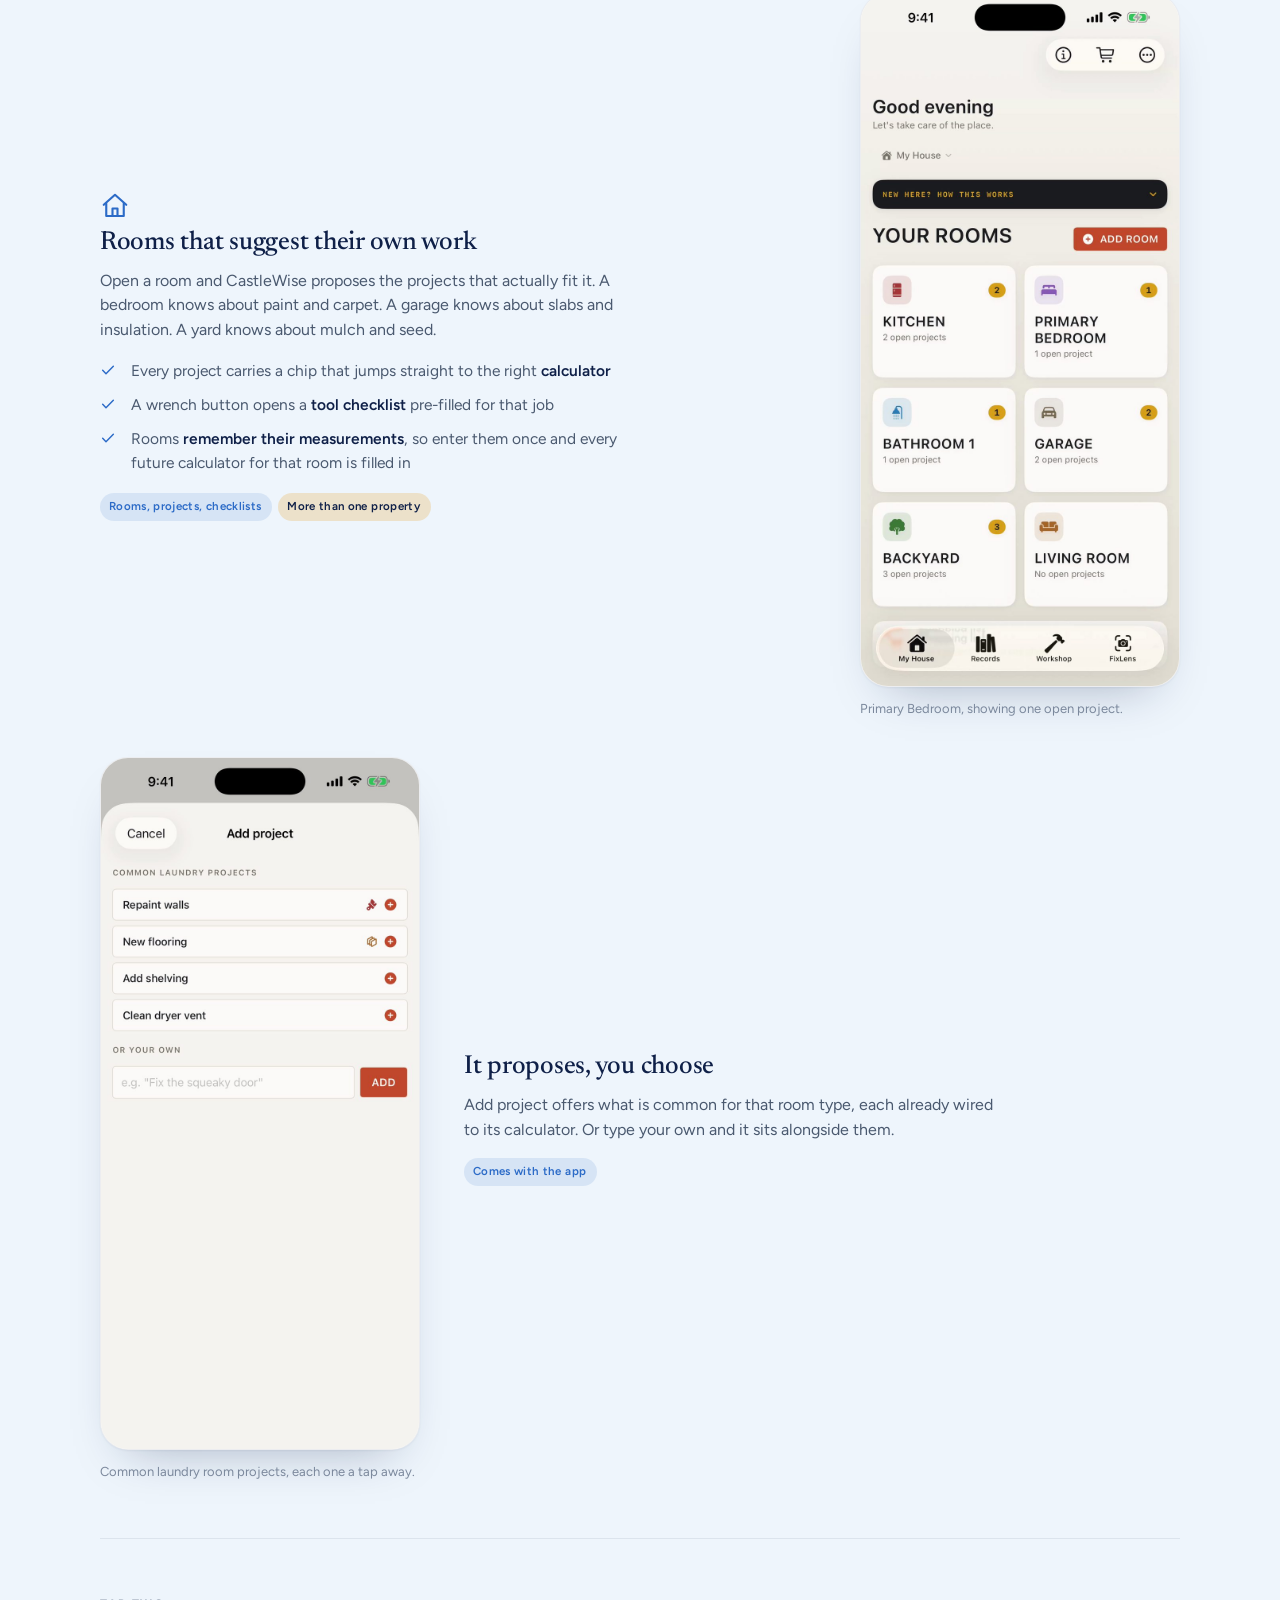
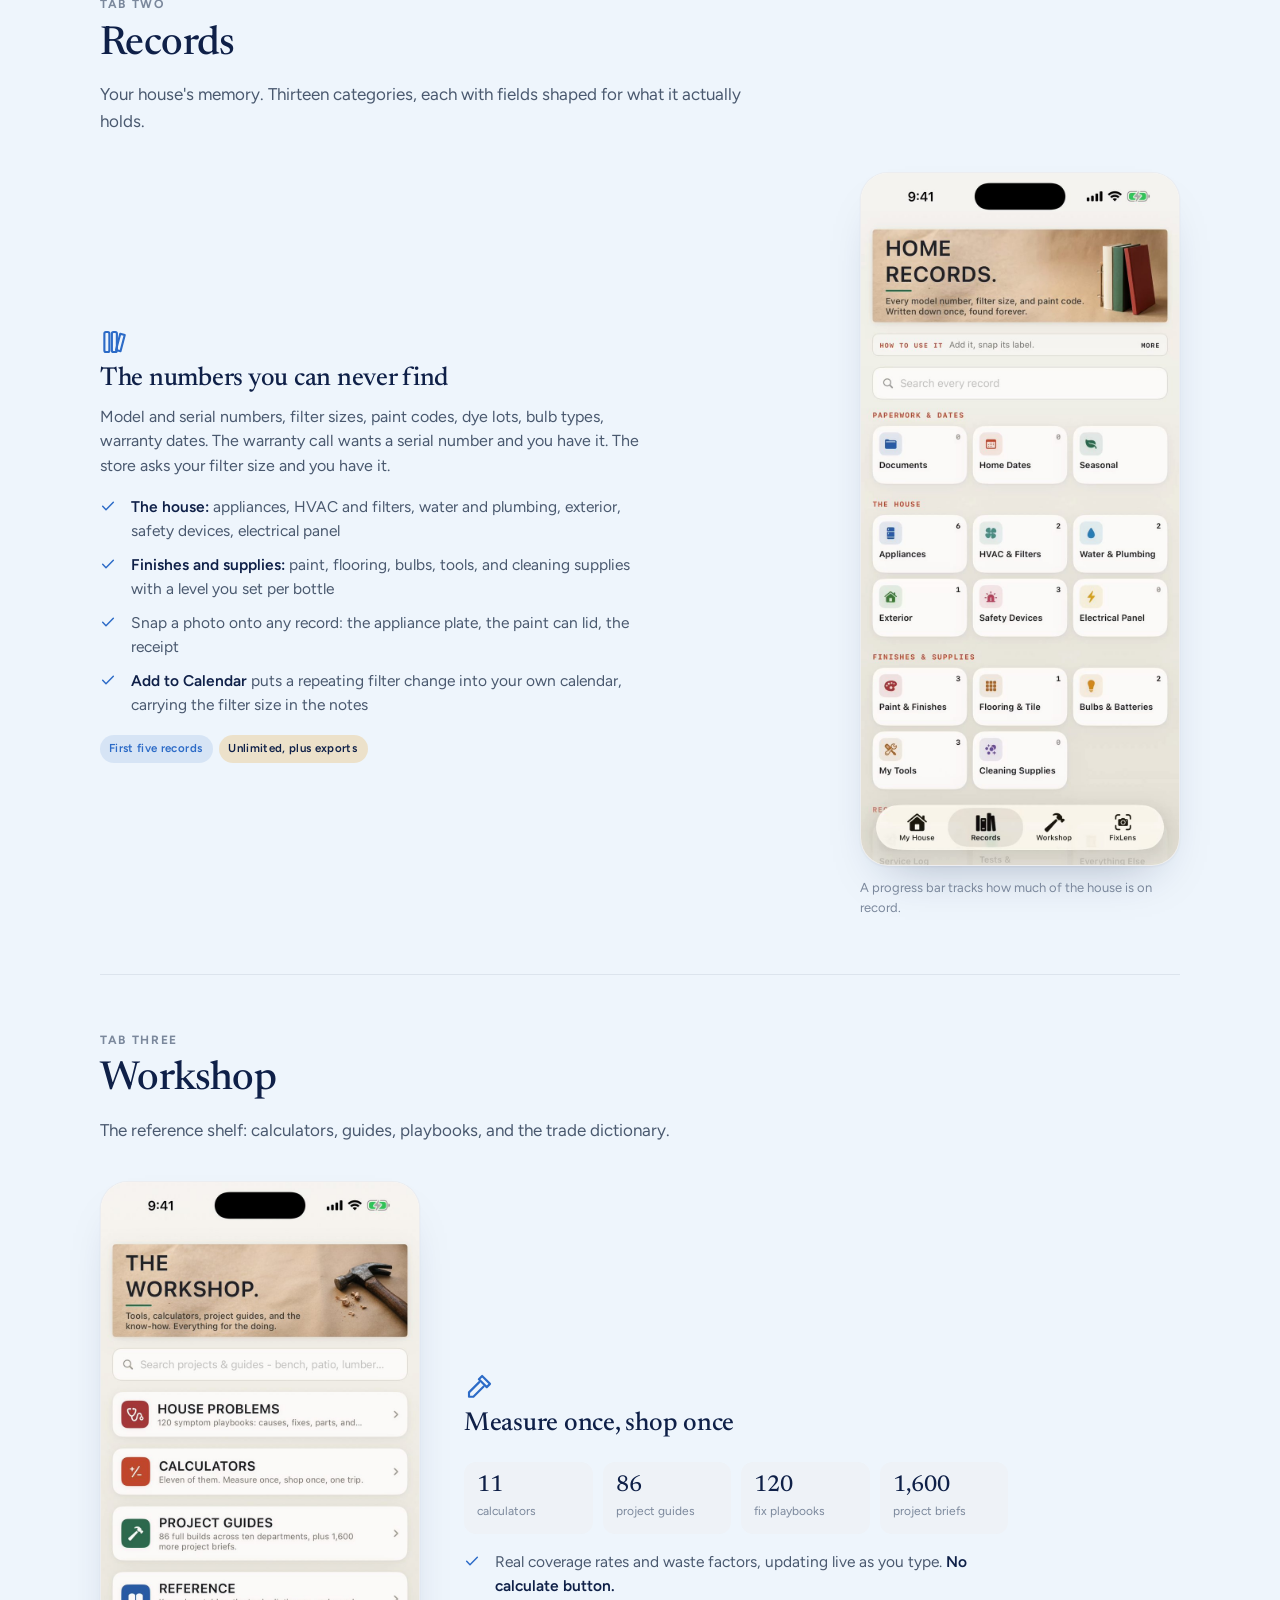
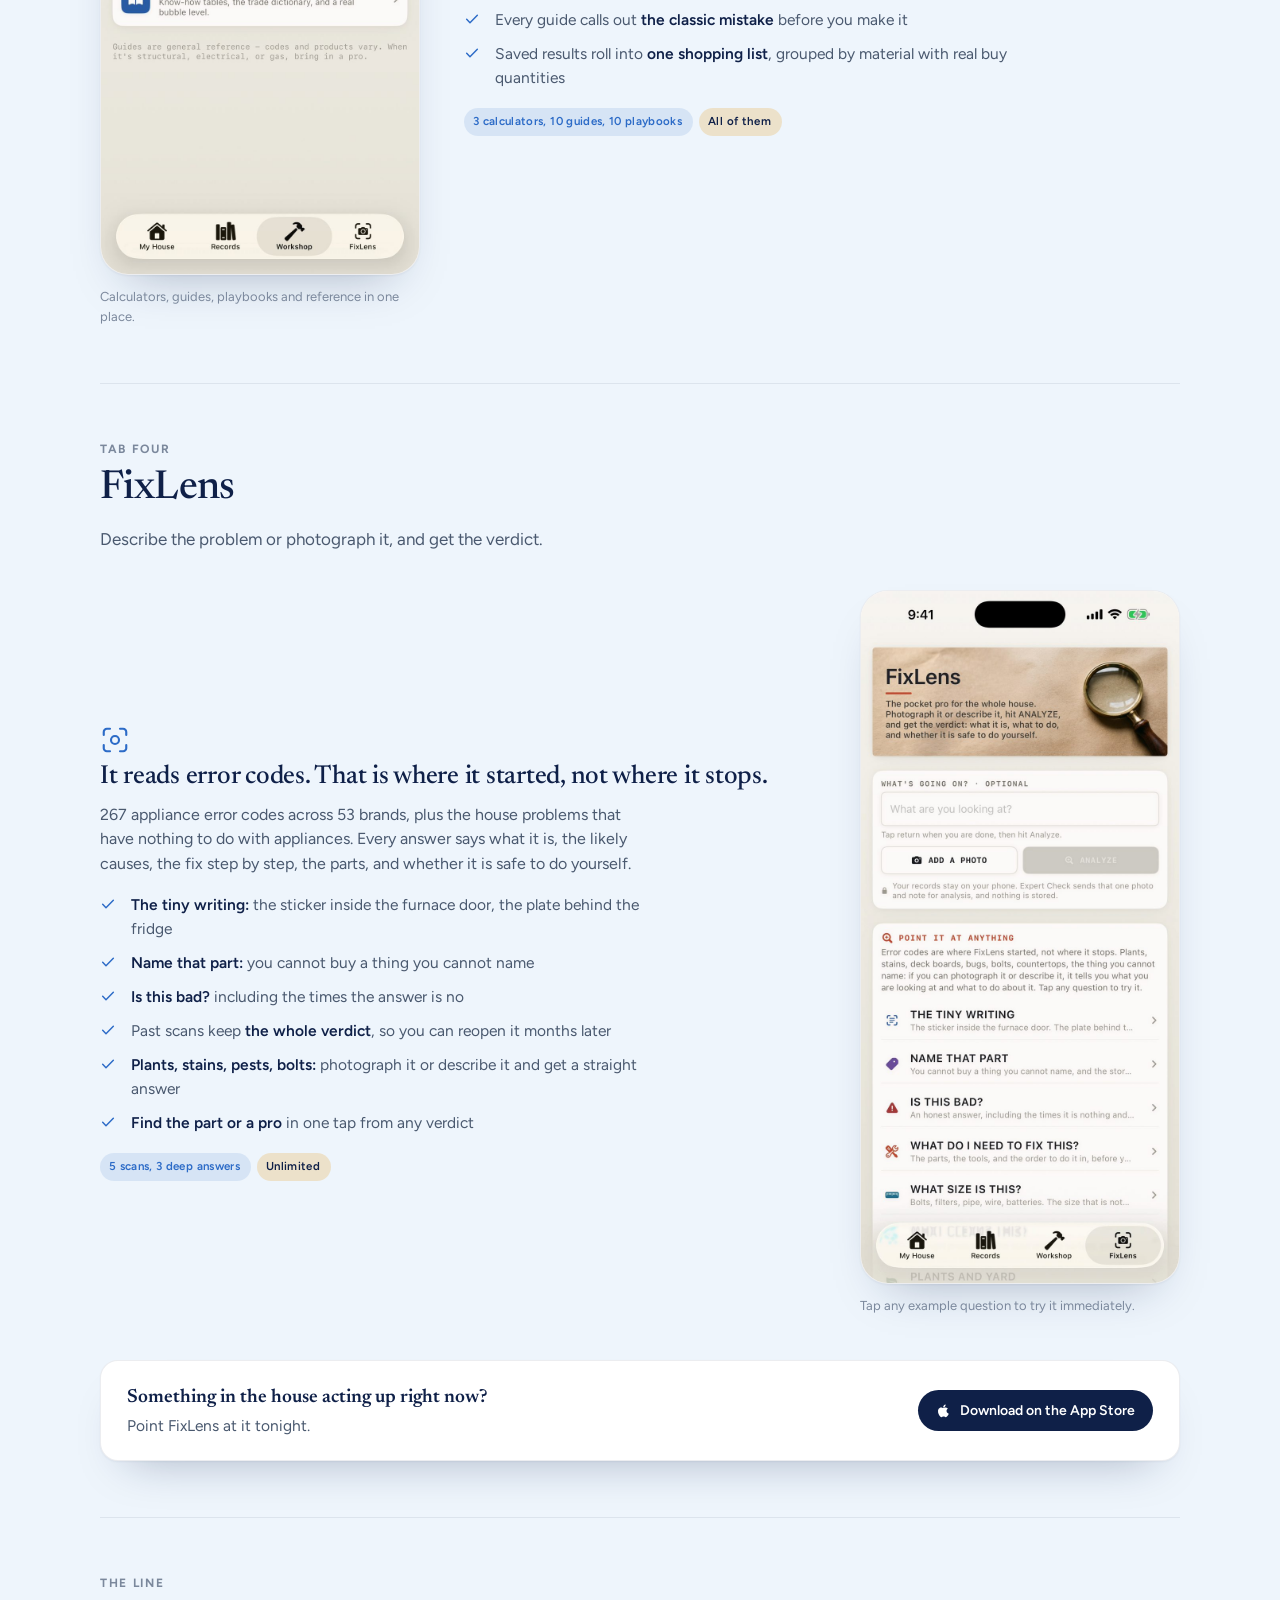
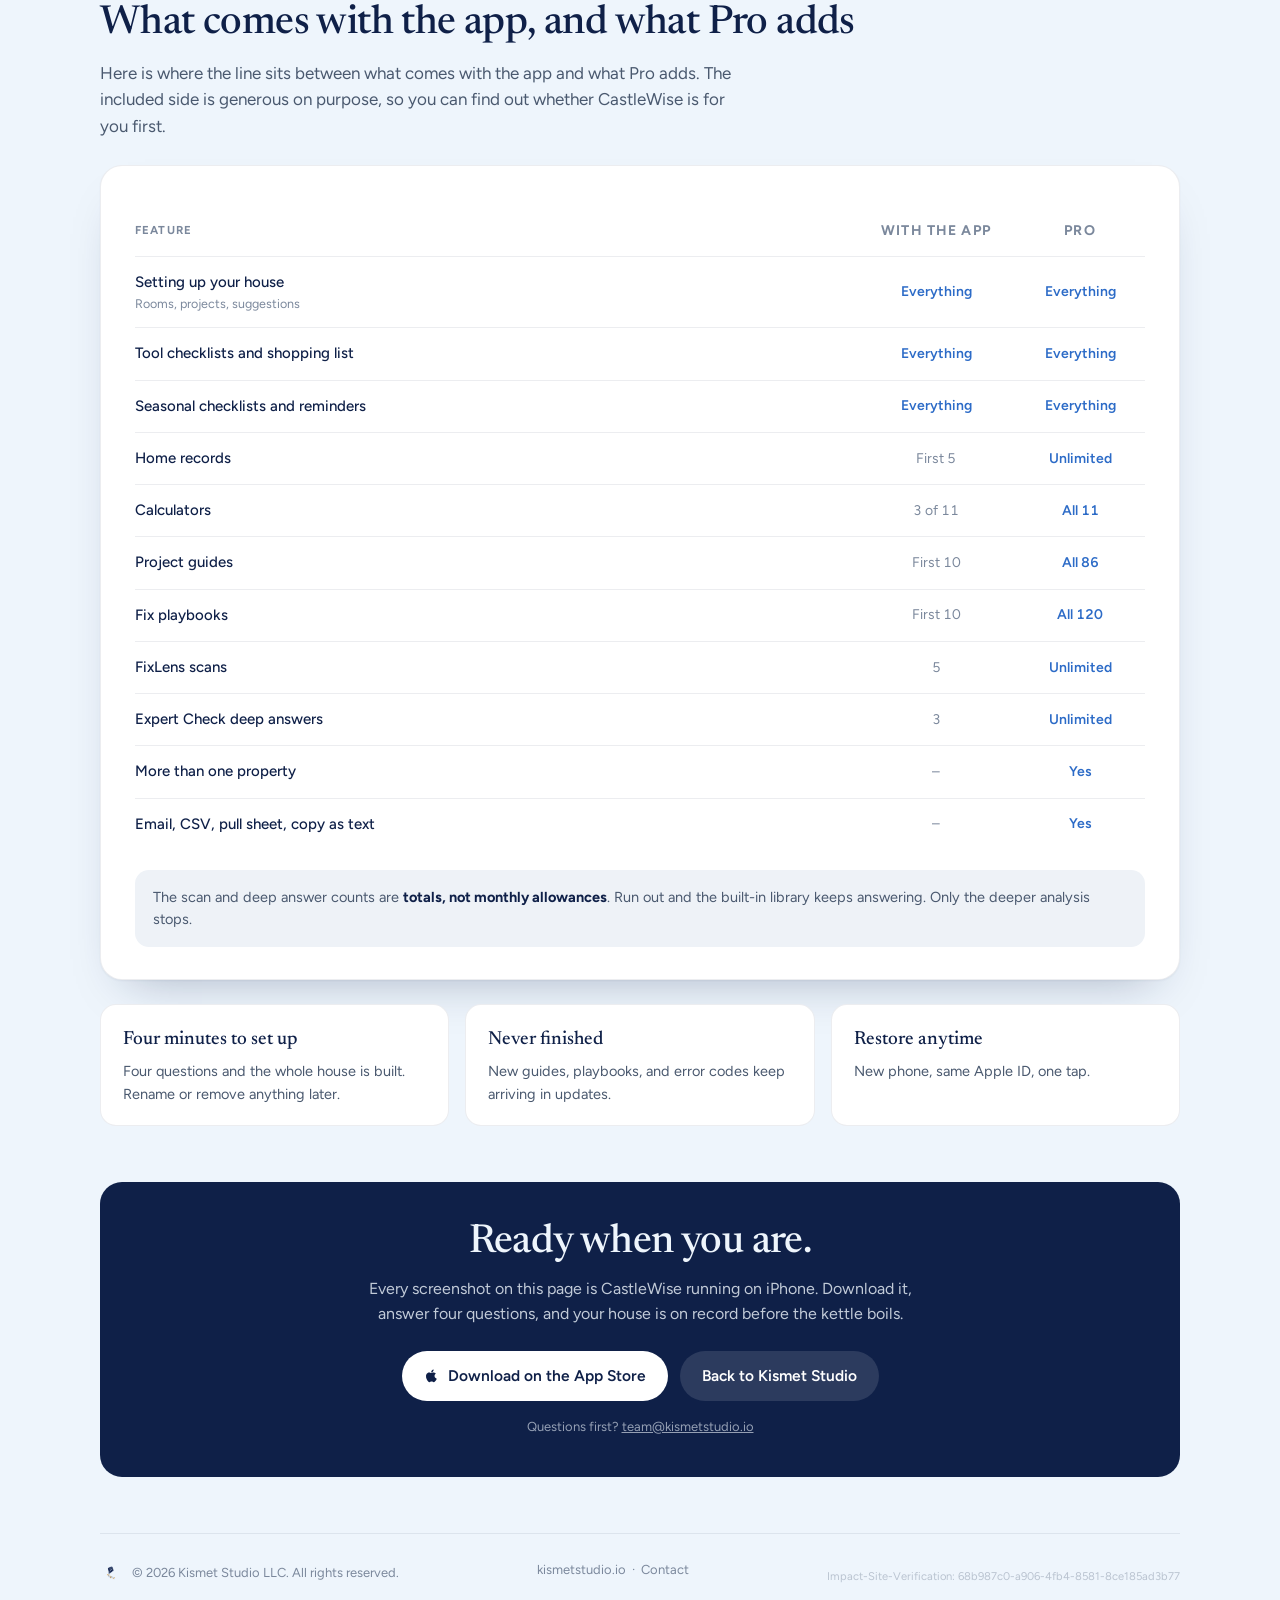
